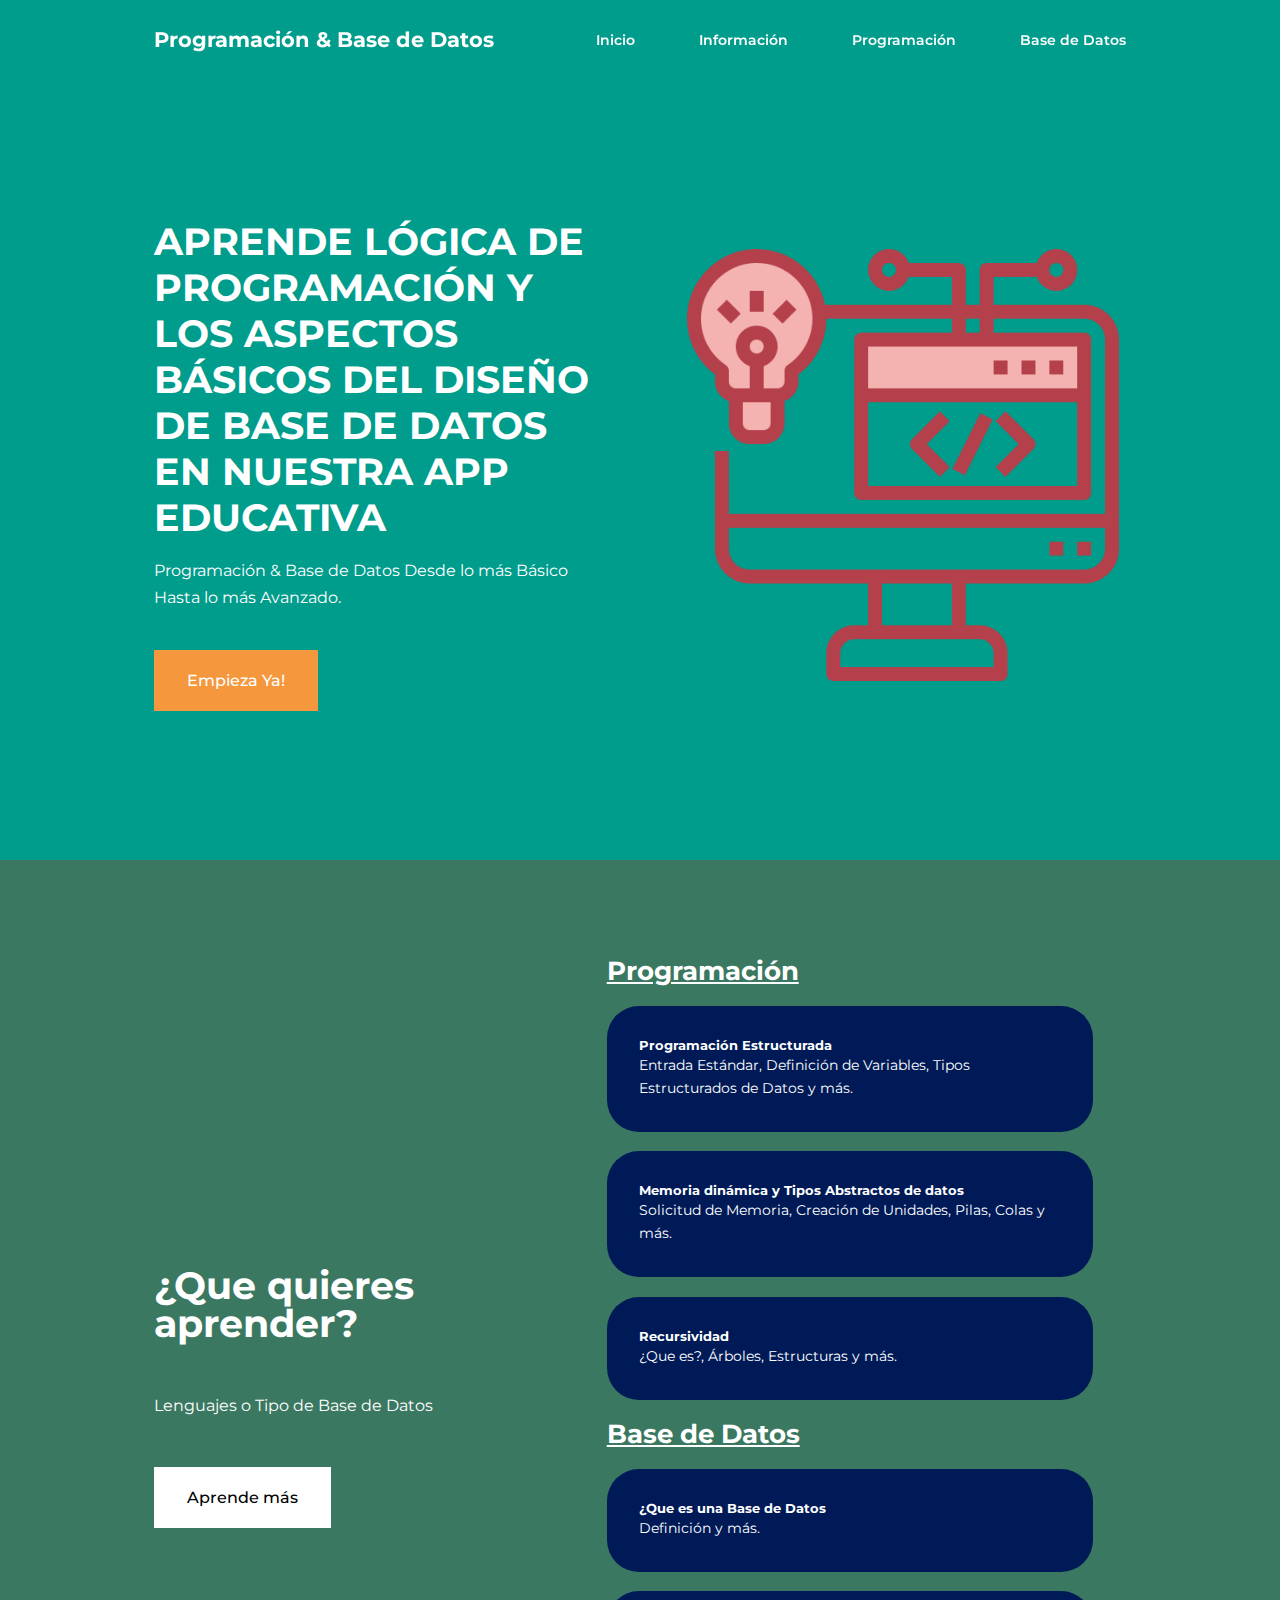
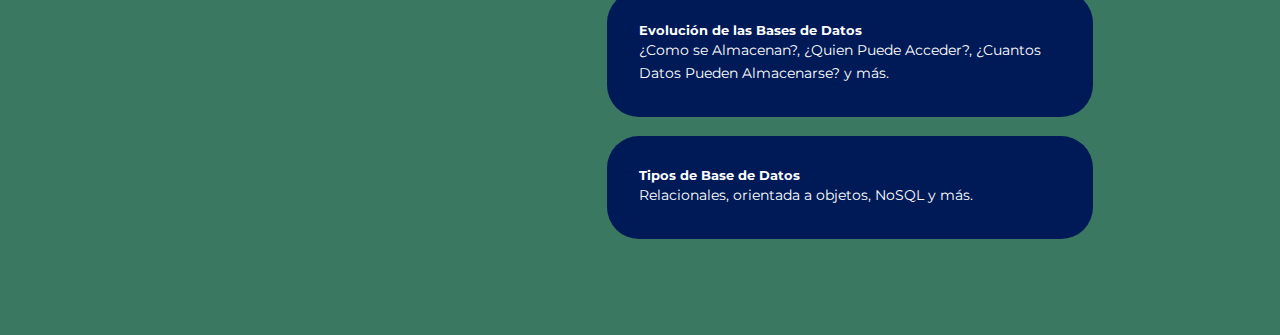
==== index.html @ 7960e3be "Primera Parte" ====
<!DOCTYPE html>
<html lang="en">

<head>
    <meta charset="UTF-8">
    <meta http-equiv="X-UA-Compatible" content="IE=edge">
    <meta name="viewport" content="width=device-width, initial-scale=1.0">
    <title>Programación & Base de Datos</title>

    <link rel="stylesheet" href="https://unicons.iconscout.com/release/v4.0.0/css/line.css">
    <link rel="preconnect" href="https://fonts.googleapis.com">
    <link rel="preconnect" href="https://fonts.gstatic.com" crossorigin>
    <link href="https://fonts.googleapis.com/css2?family=Montserrat:wght@200;300;400;500;600;700;900&display=swap"
        rel="stylesheet">

    <link rel="stylesheet" href="css/style.css">
</head>

<body>
    <nav>
        <div class="container nav__container">
            <a href="index.html">
                <h4>Programación & Base de Datos</h4>
            </a>
            <ul class="nav__menu">
                <li><a href="index.html"><i class="uil uil-estate"></i> Inicio</a></li>
                <li><a href="informacion.html"><i class="uil uil-info-circle"></i> Información</a></li>
                <li><a href="programacion.html"><i class="uil uil-brackets-curly"></i> Programación</a></li>
                <li><a href="baseDatos.html"><i class="uil uil-database"></i> Base de Datos</a></li>
            </ul>
            <button id="open-menu-btn"><i class="uil uil-bars"></i></button>
            <button id="close-menu-btn"><i class="uil uil-multiply"></i></button>
        </div>
    </nav>

    <header>
        <div class="container header__container">
            <div class="header__left">
                <h1>APRENDE LÓGICA DE PROGRAMACIÓN Y LOS ASPECTOS BÁSICOS DEL DISEÑO DE BASE DE DATOS EN NUESTRA APP
                    EDUCATIVA <i class="uil uil-notebooks"></i></h1>
                <p>
                    Programación & Base de Datos Desde lo más Básico Hasta lo más Avanzado.
                </p>
                <a href="programacion.html" class="btn btn-primary">Empieza Ya!</a>
            </div>
            <div class="header__right">
                <div class="header-right-image">
                    <img src="img/imagen-encabezado.png">
                </div>
            </div>
        </div>
    </header>

    <section class="categories">
        <div class="container categories__container">
            <div class="categories__left">
                <h1>¿Que quieres aprender? <i class="uil uil-book-open"></i></h1>
                <p>Lenguajes o Tipo de Base de Datos</p>
                <a href="#" class="btn">Aprende más</a>
            </div>
            <div class="categories__right">
                <h3 style="text-decoration: underline;">Programación</h3>
                <article class="category">
                   
                    <span class="category__icon"></span>
                    <h5><i class="uil uil-brackets-curly"></i> Programación Estructurada</h5>
                    <p>Entrada Estándar, Definición de Variables, Tipos Estructurados de Datos y más.</p>
                </article>
                <article class="category">
                    <span class="category__icon"></span>
                    <h5><i class="uil uil-server"></i> Memoria dinámica y Tipos Abstractos de datos</h5>
                    <p>Solicitud de Memoria, Creación de Unidades, Pilas, Colas y más.</p>
                </article>
                <article class="category">
                    <span class="category__icon"></span>
                    <h5><i class="uil uil-trees"></i> Recursividad</h5>
                    <p>¿Que es?, Árboles, Estructuras y más.</p>
                </article>
                <h3 style="text-decoration: underline">Base de Datos</h3> 
                <article class="category">
                   
                    <span class="category__icon"></span>
                    <h5><i class="uil uil-database"></i> ¿Que es una Base de Datos</h5>
                    <p>Definición y más.</p>
                </article>
                <article class="category">
                    <span class="category__icon"></span>
                    <h5><i class="uil uil-sitemap"></i> Evolución de las Bases de Datos</h5>
                    <p>¿Como se Almacenan?, ¿Quien Puede Acceder?, ¿Cuantos Datos Pueden Almacenarse? y más.</p>
                </article>
                <article class="category">
                    <span class="category__icon"></span>
                    <h5><i class="uil uil-cloud-database-tree"></i> Tipos de Base de Datos</h5>
                    <p>Relacionales, orientada a objetos, NoSQL  y más.</p>
                </article>
            </div>
        </div>
    </section>

    <script src="main.js"></script>
</body>

</html>
---- css/style.css ----
*{
    margin: 0;
    padding: 0;
    border: 0;
    outline: 0;
    text-decoration: none;
    list-style: none;
    box-sizing: border-box;
}

:root {
    --color-primary: #009c8c;
    --color-success: #009975;
    --color-warning: #edaa7c;
    --color-danger: #f5973d;
    --color-danger-variant: #2b171b;
    --color-white: #fff;
    --color-light: rgba(255, 255, 255, 0.7);
    --color-black: #000;
    --color-bg: #009c8c;
    --color-bg1: #3b7861;
    --color-bg2: #001a57;

    --container-width-lg: 76%;
    --container-width-md: 90%;
    --container-width-sm: 94%;

    --transition: all 400ms ease;
}

body {
    font-family: 'Montserrat', sans-serif;
    line-height: 1.7;
    color: var(--color-white);
    background: var(--color-bg);
}

.container {
    width: var(--container-width-lg);
    margin: 0 auto;
}

section {
    padding: 6rem 0;
}

section h2 {
    text-align: center;
    margin-bottom: 4rem;
}

h1, h2, h3, h4, h5 {
    line-height: 1.2;
}

h1 {
    font-size: 2.4rem;
}

h2 {
    font-size: 2rem;
}

h3 {
    font-size: 1.6rem;
}

h4 {
    font-size: 1.3rem;
}

a{
    color: var(--color-white);
}

img{
    width: 100%;
    display: block;
    object-fit: cover;
}

.btn {
    display: inline-block;
    background: var(--color-white);
    color: var(--color-black);
    padding: 1rem 2rem;
    border: 1px solid transparent;
    font-weight: 500;
    transition: var(--transition);
}

.btn:hover {
    background: transparent;
    color: var(--color-white);
    border-color: var(--color-white);
}

.btn-primary {
    background: var(--color-danger);
    color: var(--color-white);
}

nav {
    width: 100vw;
    height: 5rem;
    position: fixed;
    top: 0;
    z-index: 11;
}

.window-scroll {
    background: var(--color-bg2);
    box-shadow: 0 1rem 2rem rgba(0,0,0,0.3);
    transition: var(--transition);
}

.nav__container {
    height: 100%;
    display: flex;
    justify-content: space-between;
    align-items: center;
}

nav button {
    display: none;
}

.nav__menu {
    display: flex;
    align-items: center;
    gap: 4rem;
}

.nav__menu a {
    font-size: 0.9rem;
    transition: var(--transition);
    font-weight: 600;
}

.nav__menu a:hover {
    color: var(--color-danger);
}

header{
    position: relative;
    margin-top: 150px;
    overflow: hidden;
    height: 70vh;
    margin-bottom: 5rem;
}

.header__container {
    display: grid;
    grid-template-columns: 1fr 1fr;
    align-items: center;
    gap: 5rem;
    height: 100%;
}

.header__left p{
    margin: 1rem 0 2.4rem;
}

.categories {
    background: var(--color-bg1);
}

.categories h1 {
    line-height: 1;
    margin-bottom: 3rem;
}

.categories__container {
    display: grid;
    grid-template-columns: 40% 50%;
    gap: 4rem;
    align-items: center;
}

.categories__left p {
    margin: 1rem 0 3rem;
}

.categories__right {
    display: grid;
    grid-template-columns: repeat;
    gap: 1.2rem;
}

.category {
    background: var(--color-bg2);
    padding: 2rem;
    border-radius: 2rem;
    transition: var(--transition);
}

.category:hover {
    box-shadow: 0 3rem 3rem rgba(0, 0, 0, 0.3);
    z-index: 1;
}

.category p {
    font-size: 0.85rem;
}
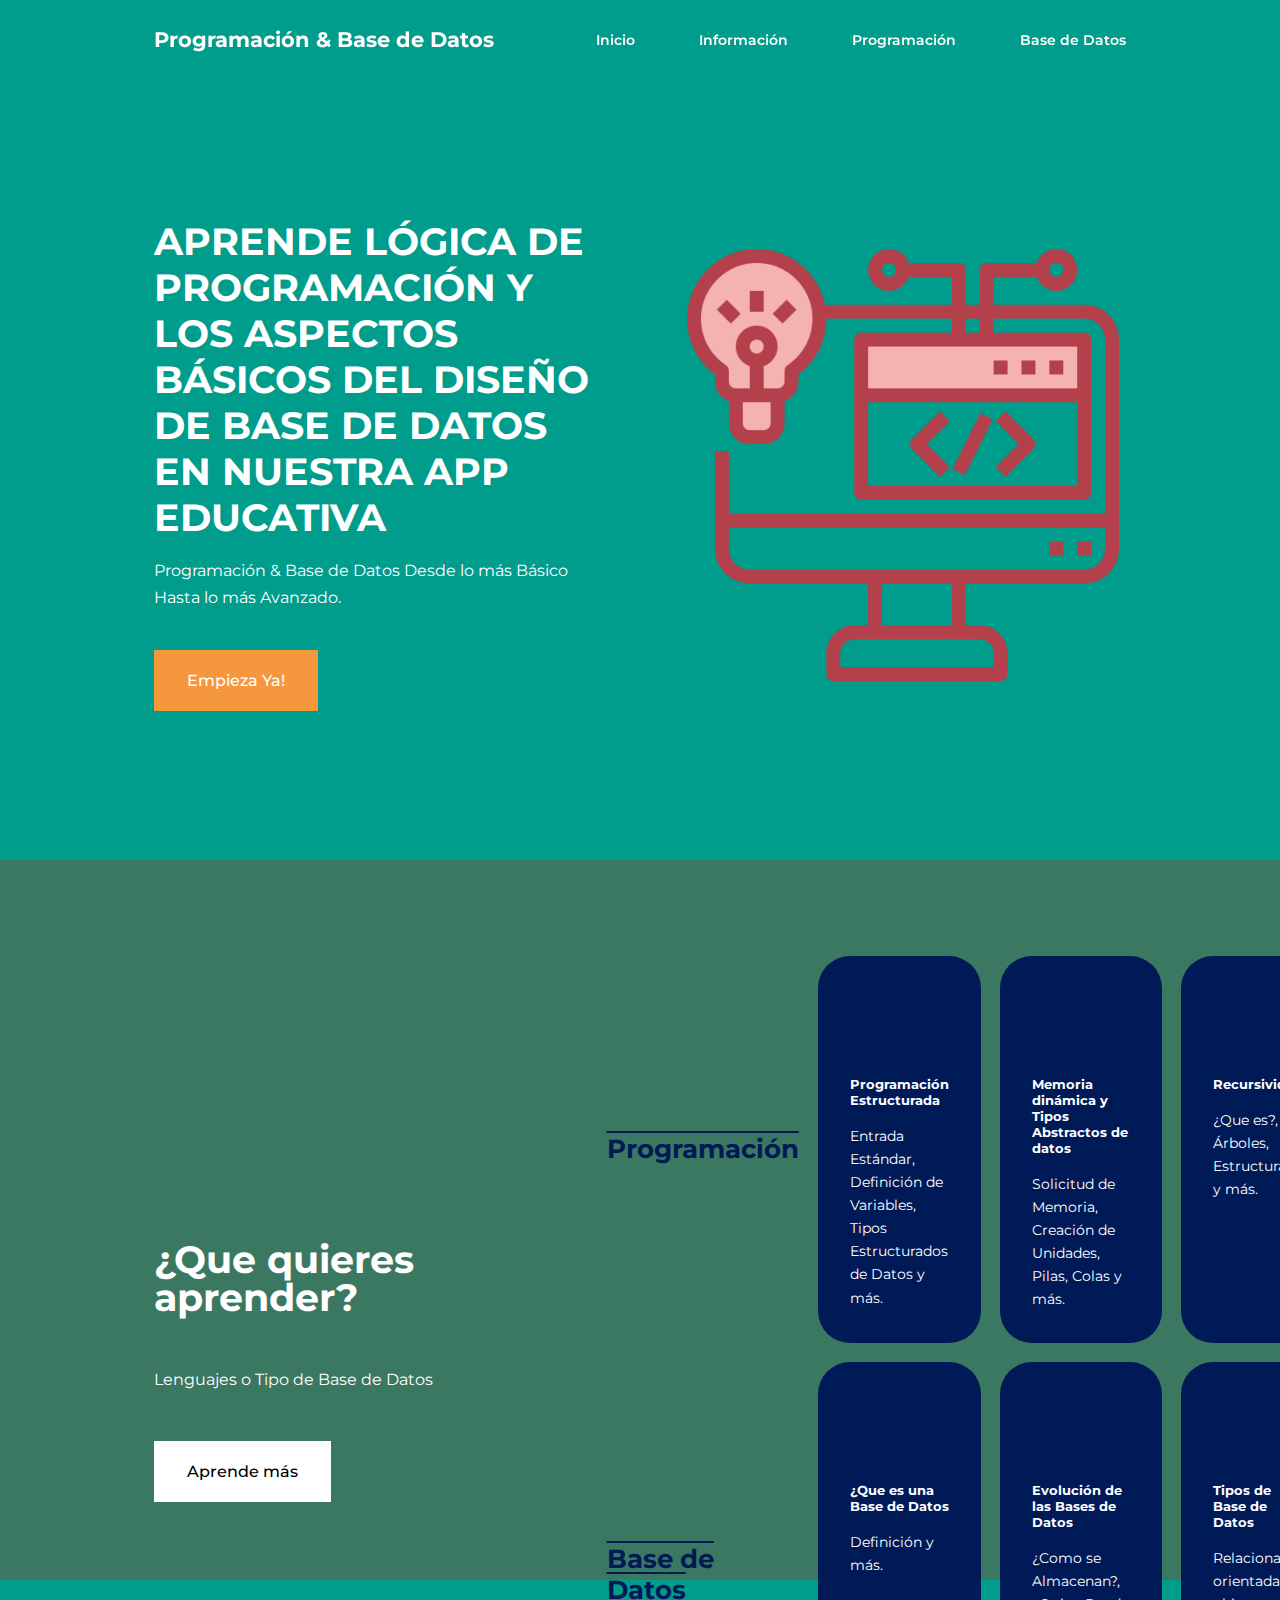
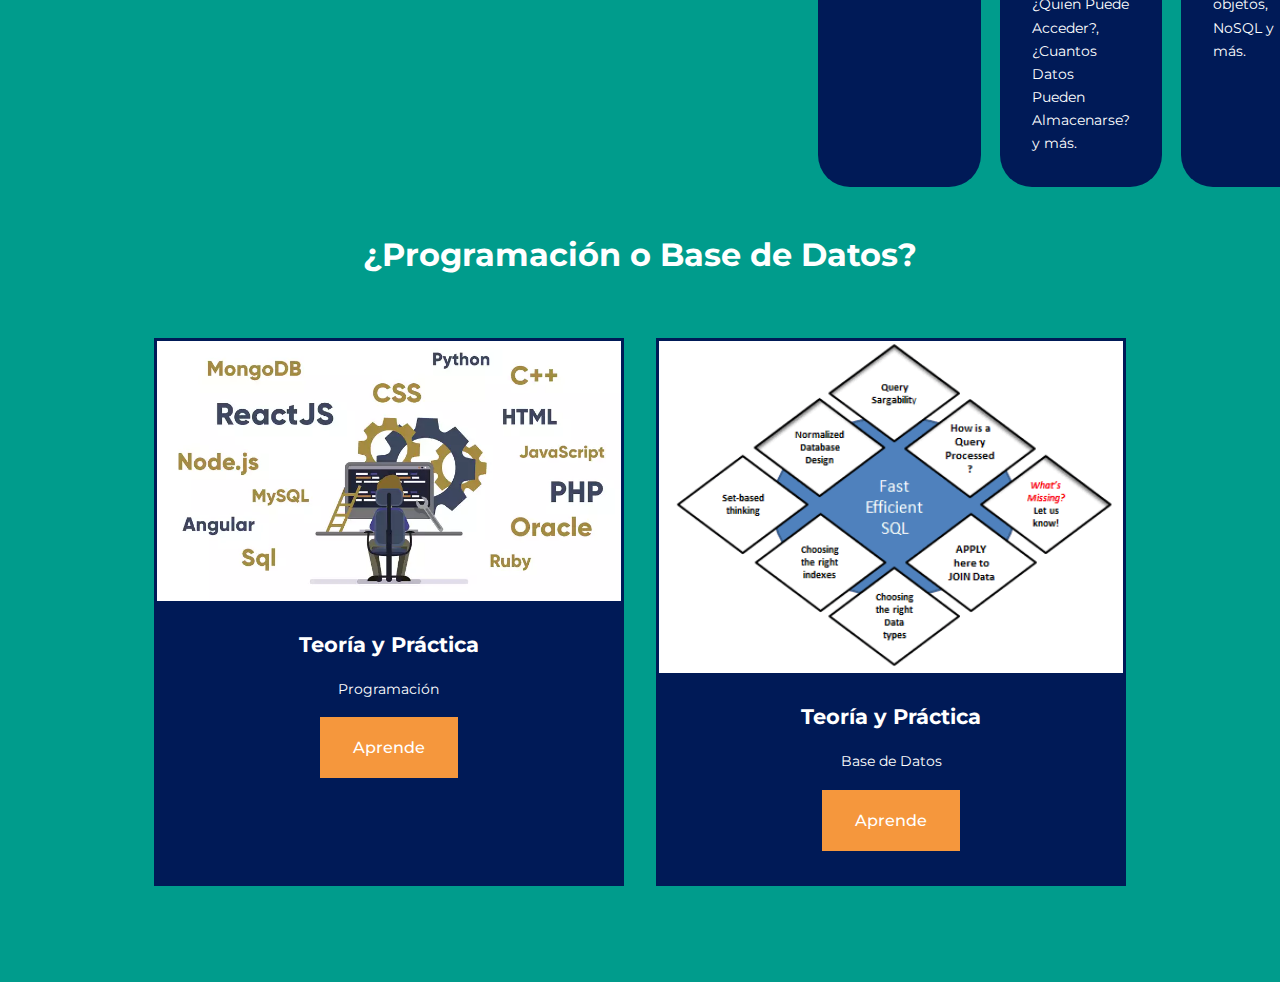
==== commit b5ca1d64: "¿Programación o Base de Datos?" ====
--- a/index.html
+++ b/index.html
@@ -59,7 +59,7 @@
                 <a href="#" class="btn">Aprende más</a>
             </div>
             <div class="categories__right">
-                <h3 style="text-decoration: underline;">Programación</h3>
+                <h3  class="titulo"">Programación</h3>
                 <article class="category">
                    
                     <span class="category__icon"></span>
@@ -76,7 +76,7 @@
                     <h5><i class="uil uil-trees"></i> Recursividad</h5>
                     <p>¿Que es?, Árboles, Estructuras y más.</p>
                 </article>
-                <h3 style="text-decoration: underline">Base de Datos</h3> 
+                <h3 class="titulo">Base de Datos</h3> 
                 <article class="category">
                    
                     <span class="category__icon"></span>
@@ -97,6 +97,44 @@
         </div>
     </section>
 
+    <section class="courses">
+            <h2>¿Programación o Base de Datos?</h2>
+        <div class="container courses__container">
+            <article class="course">
+                <div class="course__image">
+                    <img src="img/Lenguajes.jpg">
+                </div>
+               <div class="course__info">
+                <h4>Teoría y Práctica</h4>
+                <p>
+                    Programación
+                </p>
+                <a href="programacion.html" class="btn btn-primary"> 
+                    Aprende
+                </a>
+               </div>
+            </article>
+
+            <article class="course">
+                <div class="course__image">
+                    <img src="img/database.png">
+                </div>
+                <div class="course__info">
+                    <h4>Teoría y Práctica</h4>
+                <p>
+                    Base de Datos
+                </p>
+                <a href="programacion.html" class="btn btn-primary"> 
+                    Aprende
+                </a>
+                </div>
+            </article>
+        
+        </div>
+    </section>
+
+    
+
     <script src="main.js"></script>
 </body>
 
--- a/css/style.css
+++ b/css/style.css
@@ -163,6 +163,7 @@
 
 .categories {
     background: var(--color-bg1);
+    height: 45rem;
 }
 
 .categories h1 {
@@ -172,7 +173,7 @@
 
 .categories__container {
     display: grid;
-    grid-template-columns: 40% 50%;
+    grid-template-columns: 40% 60%;
     gap: 4rem;
     align-items: center;
 }
@@ -181,9 +182,17 @@
     margin: 1rem 0 3rem;
 }
 
+.titulo {
+    display: flex;
+    justify-content: center;
+    align-items: center;
+    color: #001a57;
+    text-decoration: overline;
+}
+
 .categories__right {
     display: grid;
-    grid-template-columns: repeat;
+    grid-template-columns: repeat(4, 1fr);
     gap: 1.2rem;
 }
 
@@ -199,7 +208,68 @@
     z-index: 1;
 }
 
+.categories__right h5 {
+    margin: 2rem 0 1rem;
+}
+
 .category p {
     font-size: 0.85rem;
 }
 
+.category i {
+    display: block;
+    text-align: center;
+    margin-bottom: 2rem;
+    padding: 0.78rem;
+    border-radius: 0.9rem;
+    color: white;
+    font-size: 20px;
+}
+
+.courses {
+    margin-top: 10rem;
+}
+
+.courses__container {
+    display: grid;
+    grid-template-columns: repeat(2, 2fr);
+    gap: 2rem;
+}
+
+.course {
+    background: var(--color-bg2);
+    border: 3px solid transparent;
+    transition: var(--transition);
+    cursor: pointer;
+}
+
+.course:hover {
+    background: transparent;
+    border-color: var(--color-danger);
+}
+
+.course__info {
+    padding: 2rem;
+    text-align: center;
+}
+
+.course__info p {
+    margin: 1.2rem 0 1rem;
+    font-size: 0.9rem;
+}
+
+.descripcion {
+    background-color: var(--color-bg1);
+    box-shadow: inset 0 0 3rem rgba(0, 0, 0, 0.5);
+}
+
+.descripcion__container h1 {
+    background: black;
+    white-space: nowrap;
+    margin-left: 35rem;
+}
+
+.descripcion__container {
+    display: grid;
+    grid-template-columns: 2fr 2fr;
+}
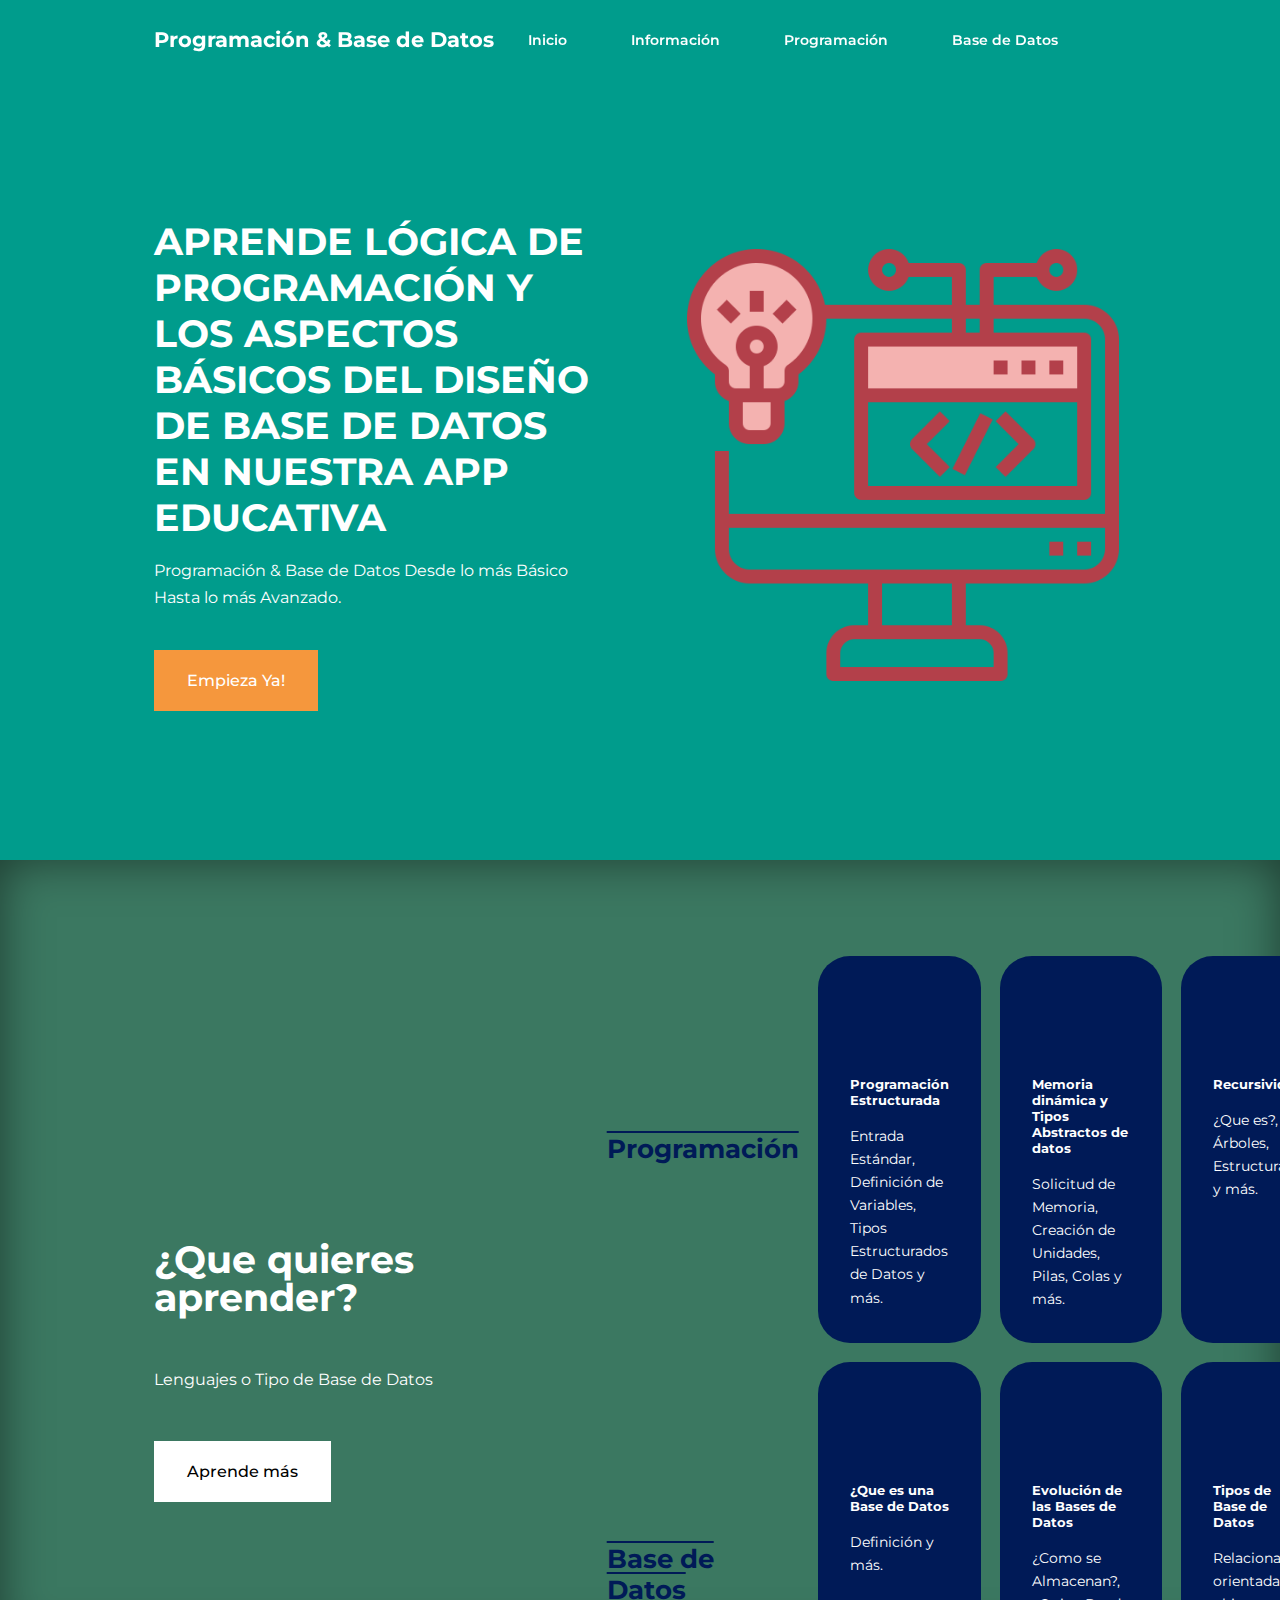
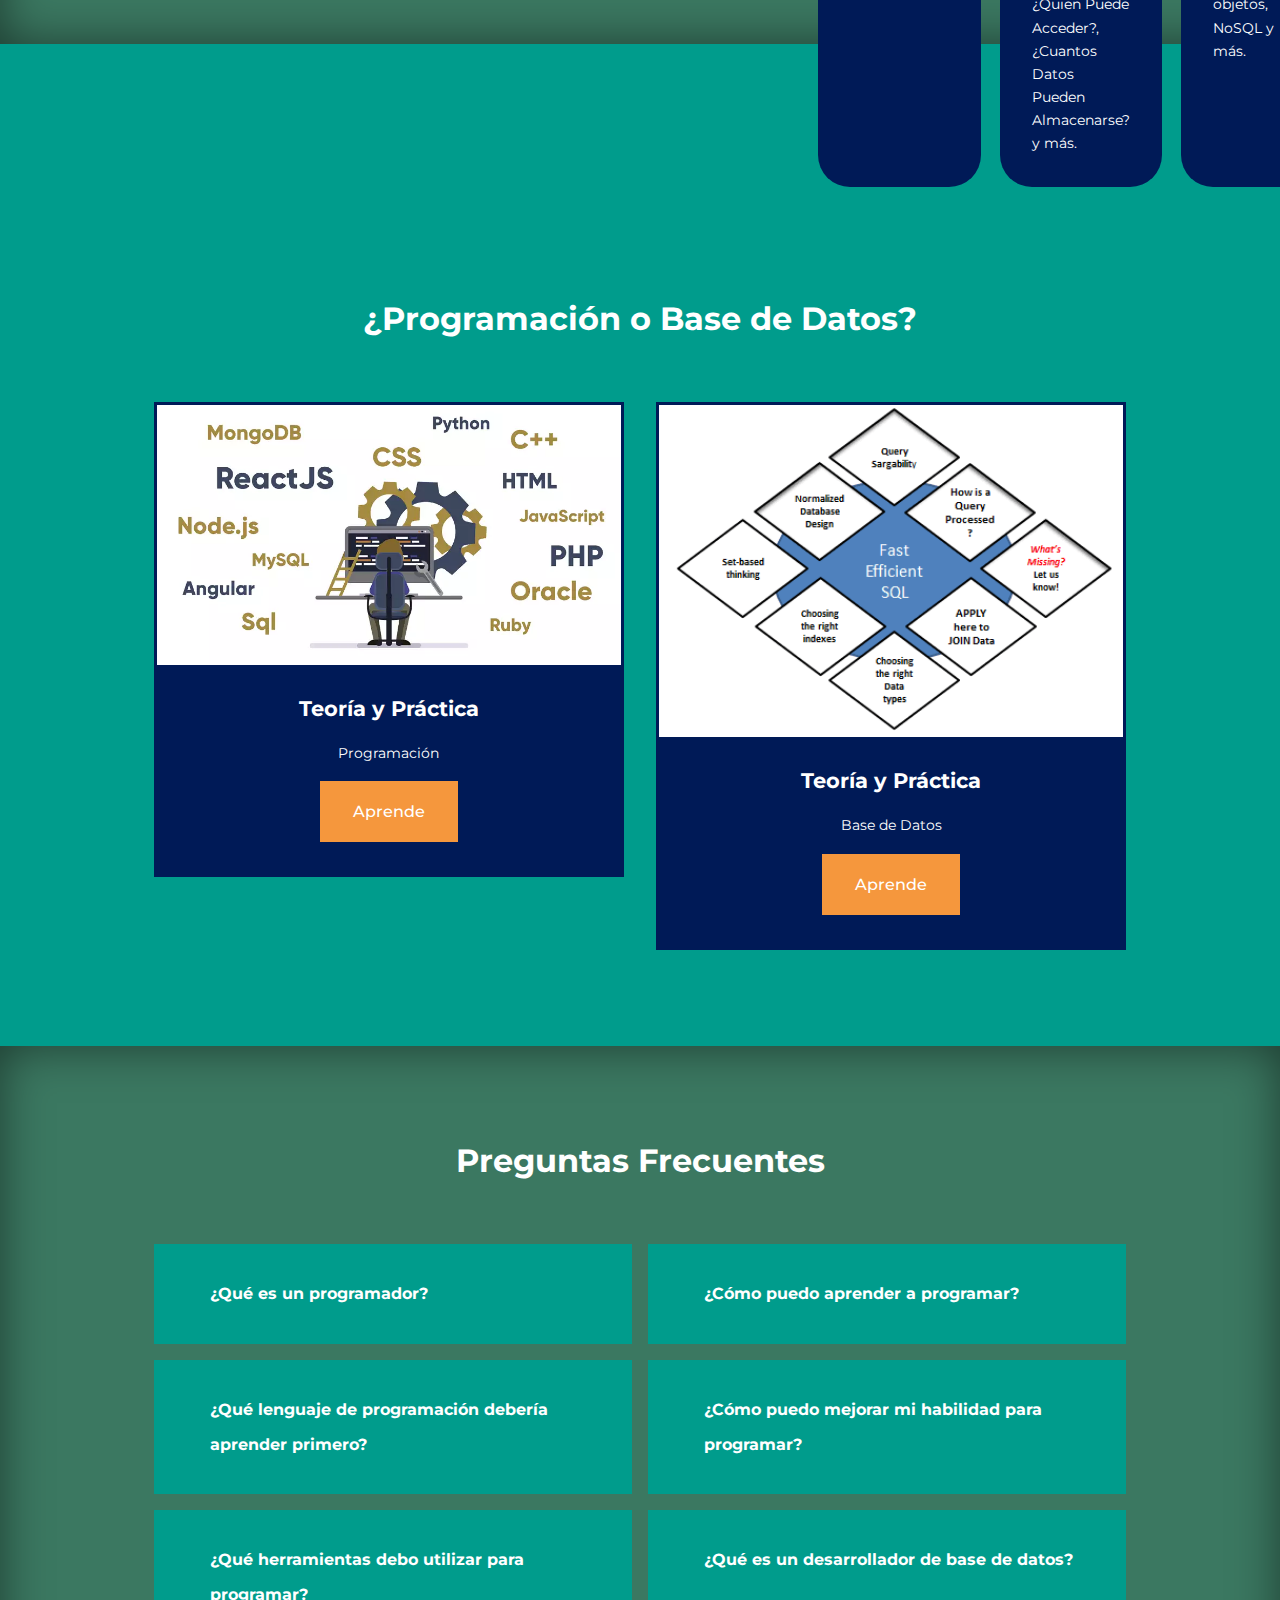
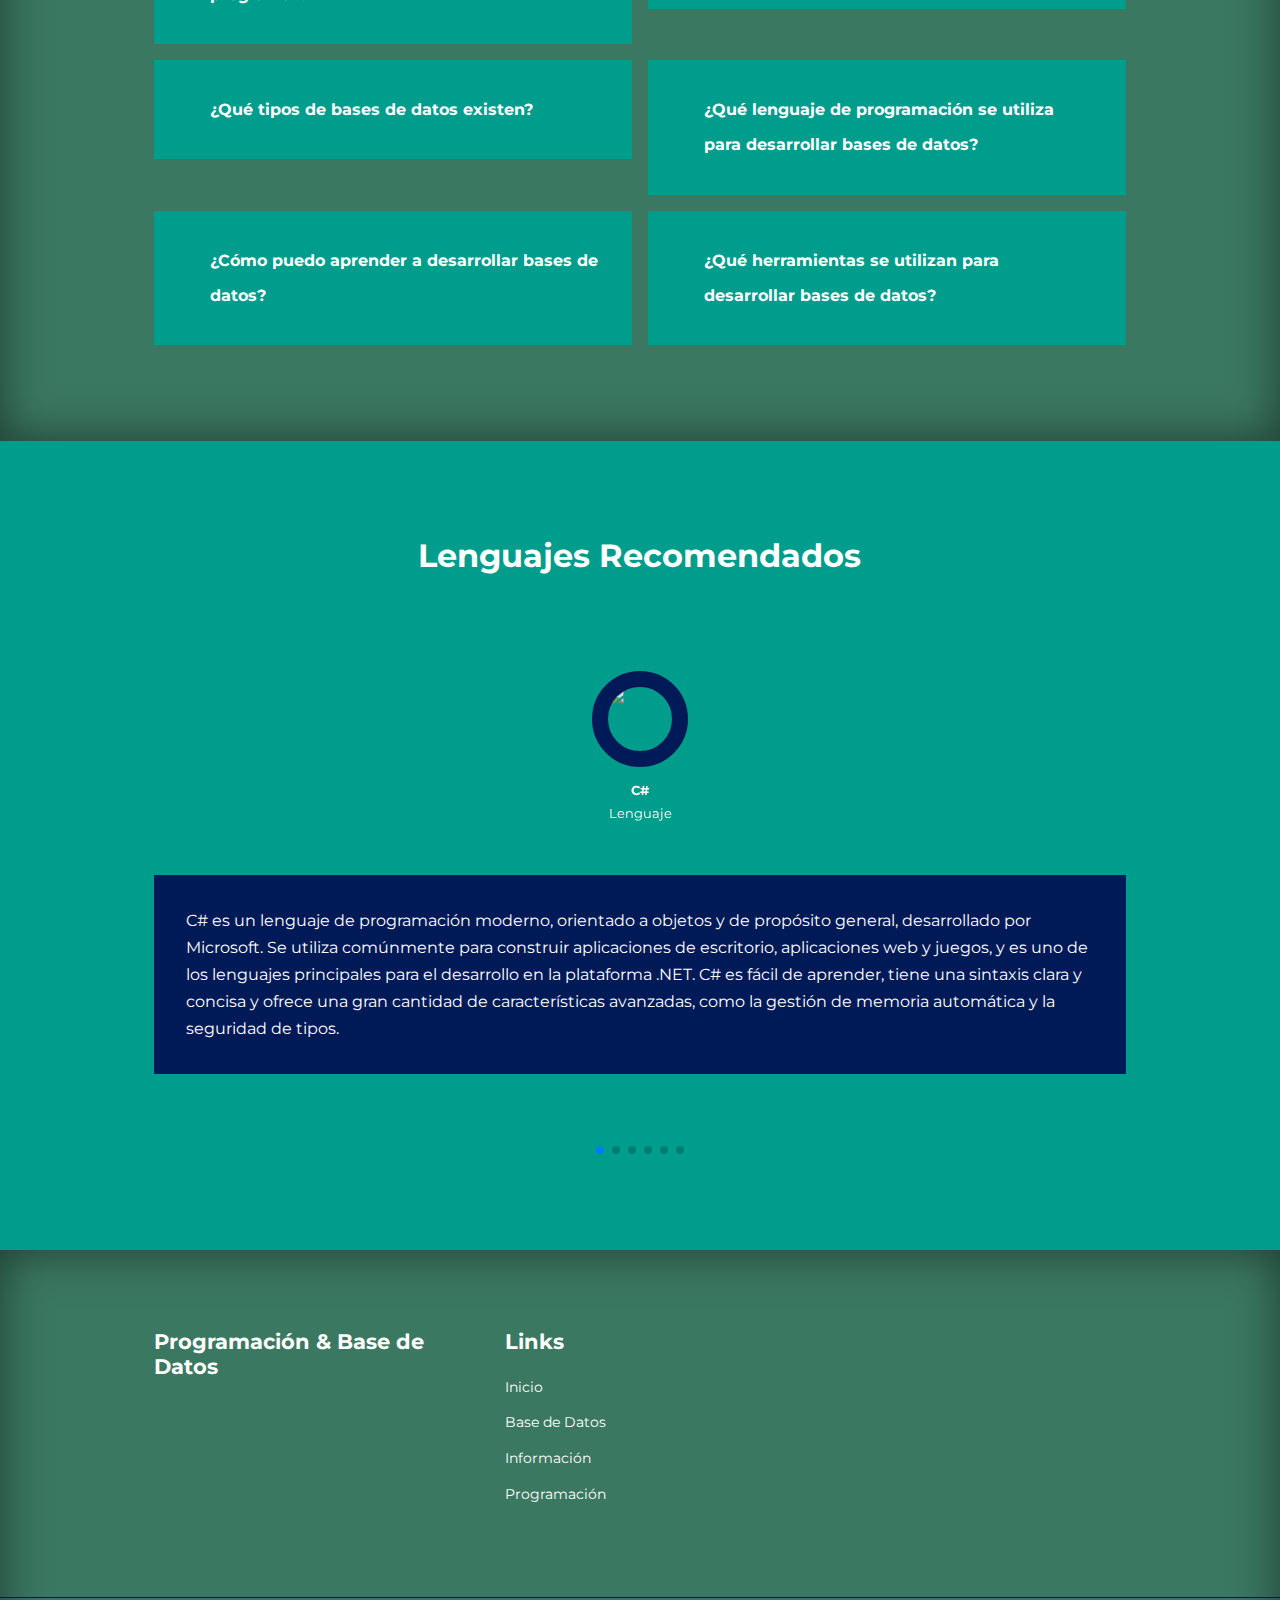
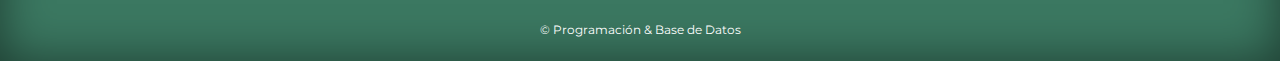
==== commit ffc81368: "Responsivo Nav Bar con Errores" ====
--- a/index.html
+++ b/index.html
@@ -4,16 +4,18 @@
 <head>
     <meta charset="UTF-8">
     <meta http-equiv="X-UA-Compatible" content="IE=edge">
-    <meta name="viewport" content="width=device-width, initial-scale=1.0">
+    <meta name="viewport" content="width=device-width, initial-scale=1">
     <title>Programación & Base de Datos</title>
+    <link rel="stylesheet" href="css/style.css">
 
     <link rel="stylesheet" href="https://unicons.iconscout.com/release/v4.0.0/css/line.css">
     <link rel="preconnect" href="https://fonts.googleapis.com">
     <link rel="preconnect" href="https://fonts.gstatic.com" crossorigin>
     <link href="https://fonts.googleapis.com/css2?family=Montserrat:wght@200;300;400;500;600;700;900&display=swap"
         rel="stylesheet">
-
-    <link rel="stylesheet" href="css/style.css">
+    <link rel="stylesheet" href="https://cdn.jsdelivr.net/npm/swiper@9/swiper-bundle.min.css"/>
+
+    
 </head>
 
 <body>
@@ -41,7 +43,7 @@
                 <p>
                     Programación & Base de Datos Desde lo más Básico Hasta lo más Avanzado.
                 </p>
-                <a href="programacion.html" class="btn btn-primary">Empieza Ya!</a>
+                <a href="informacion.html" class="btn btn-primary">Empieza Ya!</a>
             </div>
             <div class="header__right">
                 <div class="header-right-image">
@@ -56,7 +58,7 @@
             <div class="categories__left">
                 <h1>¿Que quieres aprender? <i class="uil uil-book-open"></i></h1>
                 <p>Lenguajes o Tipo de Base de Datos</p>
-                <a href="#" class="btn">Aprende más</a>
+                <a href="informacion.html" class="btn">Aprende más</a>
             </div>
             <div class="categories__right">
                 <h3  class="titulo"">Programación</h3>
@@ -129,13 +131,278 @@
                 </a>
                 </div>
             </article>
-        
+
+            
         </div>
     </section>
 
+    <section class="preguntas">
+        <h2>Preguntas Frecuentes</h2>
+        <div class="container preguntas__container">
+            <article class="pregunta">
+                <div class="pregunta__icon"><i class="uil uil-plus"></i></div>
+                <div class="pregunta__respuesta">
+                    <h4>¿Qué es un programador?</h4>
+                    <p>
+                        Un programador es una persona que escribe y desarrolla software utilizando lenguajes de programación.
+                        El programador utiliza herramientas de programación para crear aplicaciones, sitios web, sistemas operativos y otro software.
+                    </p>
+                </div>
+            </article>
+            
+            <article class="pregunta">
+                <div class="pregunta__icon"><i class="uil uil-plus"></i></div>
+                <div class="pregunta__respuesta">
+                    <h4>¿Cómo puedo aprender a programar?</h4>
+                    <p>
+                        Puedes aprender a programar de varias maneras, incluyendo cursos en línea, tutoriales en línea, libros y práctica.
+                        También es útil unirse a comunidades de programadores para obtener ayuda y consejos.
+                    </p>
+                </div>
+            </article>
+
+            <article class="pregunta">
+                <div class="pregunta__icon"><i class="uil uil-plus"></i></div>
+                <div class="pregunta__respuesta">
+                    <h4>¿Qué lenguaje de programación debería aprender primero?</h4>
+                    <p>
+                        El lenguaje de programación que debes aprender primero depende de tus objetivos y del tipo de aplicaciones que quieras desarrollar.
+                        Algunos de los lenguajes de programación más populares son Python, Java, C++, JavaScript y Ruby.
+                </div>
+            </article>
+
+            <article class="pregunta">
+                <div class="pregunta__icon"><i class="uil uil-plus"></i></div>
+                <div class="pregunta__respuesta">
+                    <h4>¿Cómo puedo mejorar mi habilidad para programar?</h4>
+                    <p>
+                        Para mejorar tus habilidades de programación, debes seguir practicando y desarrollando proyectos de programación. 
+                        También es útil trabajar en proyectos en equipo y aprender de otros programadores.
+                    </p>
+                </div>
+            </article>
+
+            <article class="pregunta">
+                <div class="pregunta__icon"><i class="uil uil-plus"></i></div>
+                <div class="pregunta__respuesta">
+                    <h4>¿Qué herramientas debo utilizar para programar?</h4>
+                    <p>
+                        Las herramientas que debes utilizar para programar dependen del lenguaje de programación que estés utilizando y del tipo de aplicación que estés desarrollando.
+                        Algunas de las herramientas más populares incluyen editores de código, compiladores, depuradores y entornos de desarrollo integrados (IDE).
+                    </p>
+                </div>
+            </article>
+
+            <article class="pregunta">
+                <div class="pregunta__icon"><i class="uil uil-plus"></i></div>
+                <div class="pregunta__respuesta">
+                    <h4>¿Qué es un desarrollador de base de datos?</h4>
+                    <p>
+                        Un desarrollador de base de datos es una persona que diseña, implementa y mantiene sistemas de bases de datos para almacenar y recuperar información. 
+                        Los desarrolladores de bases de datos también pueden crear consultas y procedimientos almacenados para manipular datos en las bases de datos.
+                    </p>
+                </div>
+            </article>
+
+            <article class="pregunta">
+                <div class="pregunta__icon"><i class="uil uil-plus"></i></div>
+                <div class="pregunta__respuesta">
+                    <h4>¿Qué tipos de bases de datos existen?</h4>
+                    <p>
+                        Existen varios tipos de bases de datos, incluyendo bases de datos relacionales, bases de datos de objetos, 
+                        bases de datos de documentos y bases de datos de grafos.
+                    </p>
+                </div>
+            </article>
+
+            <article class="pregunta">
+                <div class="pregunta__icon"><i class="uil uil-plus"></i></div>
+                <div class="pregunta__respuesta">
+                    <h4>¿Qué lenguaje de programación se utiliza para desarrollar bases de datos?</h4>
+                    <p>
+                        Para desarrollar bases de datos, se utilizan lenguajes de consulta como SQL (Structured Query Language)
+                        y lenguajes de programación como Java, Python y C#.
+                    </p>
+                </div>
+            </article>
+
+            <article class="pregunta">
+                <div class="pregunta__icon"><i class="uil uil-plus"></i></div>
+                <div class="pregunta__respuesta">
+                    <h4>¿Cómo puedo aprender a desarrollar bases de datos?</h4>
+                    <p>
+                        Puedes aprender a desarrollar bases de datos mediante cursos en línea, tutoriales en línea, libros y práctica. 
+                        También es útil unirse a comunidades de desarrolladores de bases de datos para obtener ayuda y consejos.
+                    </p>
+                </div>
+            </article>
+
+            <article class="pregunta">
+                <div class="pregunta__icon"><i class="uil uil-plus"></i></div>
+                <div class="pregunta__respuesta">
+                    <h4>¿Qué herramientas se utilizan para desarrollar bases de datos?</h4>
+                    <p>
+                        Las herramientas que se utilizan para desarrollar bases de datos incluyen sistemas de gestión de bases de datos (DBMS), 
+                        como MySQL, PostgreSQL, Oracle, Microsoft SQL Server y MongoDB, así como herramientas de modelado de bases de datos como ER/Studio, Toad Data Modeler, PowerDesigner y SQL Power Architect.
+                    </p>
+                </div>
+            </article>
+
+        </div>
+    </section>
+
+    <section class="container lenguajes__container mySwiper">
+        <h2>Lenguajes Recomendados</h2>
+        <div class="swiper-wrapper">
+            <article class="lenguaje swiper-slide">
+                <div class="avatar">
+                    <img src="./img/Csharp_Logo.png">
+                </div>
+                <div class="lenguaje__info">
+                    <h5>C#</h5>
+                    <small>Lenguaje</small>
+                </div>
+                <div class="lenguaje__body">
+                    <p>C# es un lenguaje de programación moderno, orientado a objetos y de propósito general, desarrollado por Microsoft. 
+                       Se utiliza comúnmente para construir aplicaciones de escritorio, aplicaciones web y juegos, y es uno de los lenguajes principales para el desarrollo en la plataforma .NET. C# es fácil de aprender, tiene una sintaxis clara y concisa y ofrece una gran cantidad de características avanzadas, como la gestión de memoria automática y la seguridad de tipos.
+                    </p>
+                </div>
+            </article>
+
+            <article class="lenguaje swiper-slide">
+                <div class="avatar">
+                    <img src="./img/Python-logo-notext.svg.png">
+                </div>
+                <div class="lenguaje__info">
+                    <h5>Python</h5>
+                    <small>Lenguaje</small>
+                </div>
+                <div class="lenguaje__body">
+                    <p>Python es un lenguaje de programación de alto nivel, interpretado y de propósito general, con una sintaxis fácil de leer y aprender.
+                       Es popular en campos como la ciencia de datos, el aprendizaje automático y la inteligencia artificial debido a su amplia biblioteca de módulos y herramientas especializadas. 
+                    </p>
+                </div>
+            </article>
+
+            <article class="lenguaje swiper-slide">
+                <div class="avatar">
+                    <img src="./img/ISO_C++_Logo.svg.png">
+                </div>
+                <div class="lenguaje__info">
+                    <h5>C++</h5>
+                    <small>Lenguaje</small>
+                </div>
+                <div class="lenguaje__body">
+                    <p>C++ es un lenguaje de programación de propósito general, compilado y orientado a objetos, que se utiliza en una amplia gama de aplicaciones, desde sistemas operativos hasta aplicaciones de escritorio y videojuegos. 
+                       Es una extensión del lenguaje C y agrega características como la programación orientada a objetos, plantillas y excepciones. C++ es conocido por su velocidad, eficiencia y control de bajo nivel, y es ampliamente utilizado en la programación de sistemas y aplicaciones de alto rendimiento.
+                    </p>
+                </div>
+            </article>
+            
+            <article class="lenguaje swiper-slide">
+                <div class="avatar">
+                    <img src="./img/Sql_data_base_with_logo.png">
+                </div>
+                <div class="lenguaje__info">
+                    <h5>SQL</h5>
+                    <small>Lenguaje</small>
+                </div>
+                <div class="lenguaje__body">
+                    <p>
+                        Es el lenguaje más utilizado para interactuar con bases de datos relacionales, como MySQL, PostgreSQL, Oracle, SQL Server, entre otros.
+                    </p>
+                </div>
+            </article>
+
+            <article class="lenguaje swiper-slide">
+                <div class="avatar">
+                    <img src="./img/oracle-pl-sql--v3.png">
+                </div>
+                <div class="lenguaje__info">
+                    <h5>PL/SQL</h5>
+                    <small>Lenguaje</small>
+                </div>
+                <div class="lenguaje__body">
+                    <p>
+                        Es un lenguaje de programación de Oracle que se basa en SQL, pero con elementos adicionales de programación procedural.
+                        PL/SQL se utiliza para crear procedimientos almacenados, funciones y disparadores.
+                    </p>
+                </div>
+            </article>
+
+            <article class="lenguaje swiper-slide">
+                <div class="avatar">
+                    <img src="./img/mongodb.png">
+                </div>
+                <div class="lenguaje__info">
+                    <h5>MongoDB Query Language (MQL)</h5>
+                    <small>Lenguaje</small>
+                </div>
+                <div class="lenguaje__body">
+                    <p>
+                        Es el lenguaje de consulta utilizado por MongoDB, una base de datos NoSQL.
+                        MQL se utiliza para realizar consultas y operaciones de agregación en documentos BSON (Binary JSON).
+                    </p>
+                </div>
+                
+            </article>
+            
+        </div>
+        <div class="swiper-pagination"></div>
+    </section>
+
+    <footer>
+
+        <div class="container footer__container">
+            <div class="footer-1">
+                <a href="index.html" class="footer__logo"><h4>Programación & Base de Datos</h4></a>
+            </div>
+            <div class="footer-2">
+                <h4>Links</h4>
+                <ul class="permaLinks">
+                    <li><a href="index.html">Inicio</a></li>
+                    <li><a href="baseDatos.html">Base de Datos</a></li>
+                    <li><a href="informacion.html">Información</a></li>
+                    <li><a href="programacion.html">Programación</a></li>
+                </ul>
+            </div>
+
+            <div class="footer-socials">
+                <li>
+                    <a href="#"><i class="uil uil-facebook-f"></i></a>
+                </li>
+                <li>
+                    <a href="#"><i class="uil uil-instagram-alt"></i></a>
+                </li>
+                <li>
+                    <a href="#"><i class="uil uil-twitter"></i></a>
+                </li>
+                <li>
+                    <a href="#"><i class="uil uil-linkedin-alt"></i></a>
+                </li>
+            </div>
+
+            
+        </div>
+        <div class="footer__copyright">
+            <small>&copy; Programación & Base de Datos</small>
+        </div>
+
+    </footer>
+
     
 
     <script src="main.js"></script>
+    <script src="https://cdn.jsdelivr.net/npm/swiper@9/swiper-bundle.min.js"></script>
+
+    <script>
+        var swiper = new Swiper(".mySwiper", {
+            spaceBetween: 20,
+            pagination: {
+              el: ".swiper-pagination",
+            }            
+          });
+    </script>
 </body>
 
 </html>--- a/css/style.css
+++ b/css/style.css
@@ -121,9 +121,6 @@
     align-items: center;
 }
 
-nav button {
-    display: none;
-}
 
 .nav__menu {
     display: flex;
@@ -163,7 +160,8 @@
 
 .categories {
     background: var(--color-bg1);
-    height: 45rem;
+    height: 49rem;
+    box-shadow: inset 0 0 3rem rgba(0, 0, 0, 0.5);
 }
 
 .categories h1 {
@@ -194,6 +192,7 @@
     display: grid;
     grid-template-columns: repeat(4, 1fr);
     gap: 1.2rem;
+    height: fit-content;
 }
 
 .category {
@@ -241,6 +240,7 @@
     border: 3px solid transparent;
     transition: var(--transition);
     cursor: pointer;
+    height: fit-content;
 }
 
 .course:hover {
@@ -258,18 +258,212 @@
     font-size: 0.9rem;
 }
 
-.descripcion {
-    background-color: var(--color-bg1);
+.preguntas {
+    background: var(--color-bg1);
     box-shadow: inset 0 0 3rem rgba(0, 0, 0, 0.5);
 }
 
-.descripcion__container h1 {
-    background: black;
-    white-space: nowrap;
-    margin-left: 35rem;
-}
-
-.descripcion__container {
-    display: grid;
-    grid-template-columns: 2fr 2fr;
-}
+.preguntas__container {
+    display: grid;
+    grid-template-columns: 1fr 1fr;
+    gap: 1rem;
+}
+
+.pregunta {
+    padding: 2rem;
+    display: flex;
+    align-items: center;
+    gap: 1.5rem;
+    height: fit-content;
+    background: var(--color-primary);
+    cursor: pointer;
+}
+
+.pregunta h4 {
+    font-size: 1rem;
+    line-height: 2.2;
+}
+
+.pregunta__icon {
+    align-self: flex-start;
+    font-size: 1.2rem;
+}
+
+.pregunta p {
+    margin-top: 0.8rem;
+    display: none;
+}
+
+.pregunta.open p{
+    display: block;
+}
+
+.lenguajes__container {
+    overflow-x: hidden;
+    position: relative;
+    margin-bottom: 5rem;
+}
+
+.lenguaje {
+    padding-top: 2rem;
+    cursor: grab;
+    cursor: -webkit-grab;
+}
+
+.lenguaje:active {
+    cursor: grabbing;
+    cursor: -webkit-grabbing;
+}
+
+.avatar {
+    width: 6rem;
+    height: 6rem;
+    border-radius: 50%;
+    overflow: hidden;
+    margin: 0 auto 1rem;
+    border: 1rem solid var(--color-bg2);
+}
+
+.lenguaje__info {
+    text-align: center;
+}
+
+.lenguaje__body {
+    background: var(--color-bg2);
+    padding: 2rem;
+    margin-top: 3rem;
+    position: relative;
+}
+
+footer {
+    background: var(--color-bg1);
+    padding-top: 5rem;
+    font-size: 0.9rem;
+    box-shadow: inset 0 0 3rem rgba(0, 0, 0, 0.5);
+}
+
+.footer__container {
+    display: grid;
+    grid-template-columns: repeat(3, 1fr);
+    gap: 5rem;
+}
+
+.footer__container > div h4 {
+    margin-bottom: 1.2rem;
+}
+
+footer ul li {
+    margin-bottom: 0.7rem;
+}
+
+footer ul li a:hover {
+    text-decoration: underline;
+}
+
+.footer-socials{
+    display: flex;
+    gap: 1rem;
+    font-size: 1.5rem;
+    margin-top: 5rem;
+}
+
+.footer__copyright {
+    text-align: center;
+    margin-top: 5rem;
+    padding: 1.2rem 0;
+    border-top: 1px solid var(--color-bg2);
+}
+
+@media screen and (max-width: 1024px) {
+    .container {
+        width: var(--container-width-md);
+    }
+
+    h1 {
+        font-size: 2.2rem;
+    }
+
+    h2 {
+        font-size: 1.7rem;
+    }
+
+    h3 {
+        font-size: 1.5rem;
+    }
+
+    h4 {
+        font-size: 1.2rem;
+    }
+
+    /*NAV BAR Responsivo*/
+    nav button {
+        display: inline-block;
+        background: transparent;
+        font-size: 1.8rem;
+        color: var(--color-white);
+        cursor: pointer;
+    }
+
+    nav button#close-menu-btn {
+        display: none;
+    }
+
+    .nav__menu {
+        position: fixed;
+        top: 5rem;
+        right: 5%;
+        height: fit-content;
+        width: 20rem;
+        flex-direction: column;
+        gap: 0;
+        display: none;
+    }
+
+    .nav__menu li {
+        width: 100%;
+        height: 5.8rem;
+        animation: animateNavItems 400ms linear forwards;
+        transform-origin: top right;
+        opacity: 0;
+    }
+
+    .nav__menu li:nth-child(2) {
+        animation-delay: 200ms;
+    }
+
+    .nav__menu li:nth-child(3) {
+        animation-delay: 400ms; 
+    }
+
+    /*.nav__menu li:nth-child(4) {
+        animation-delay: 600s; 
+    }*/
+
+    @keyframes animateNavItems {
+        0% {
+            transform: rotateZ(-90deg) rotateX(90deg) scale(0.1);
+        }
+
+        100% {
+            transform: rotateZ(0) rotateX(0) scale(1);
+            opacity: 1;
+        }
+    }
+
+    .nav__menu li a {
+        background: var(--color-primary);
+        box-shadow: -5rem 6rem 10rem rgba(0, 0, 0, 0.6);
+        width: 100%;
+        height: 100%;
+        display: grid;
+        place-items: center;
+    }
+
+    .nav__menu li a:hover {
+        background: var(--color-bg2);
+        color: var(--color-white);
+    }
+}
+
+
+   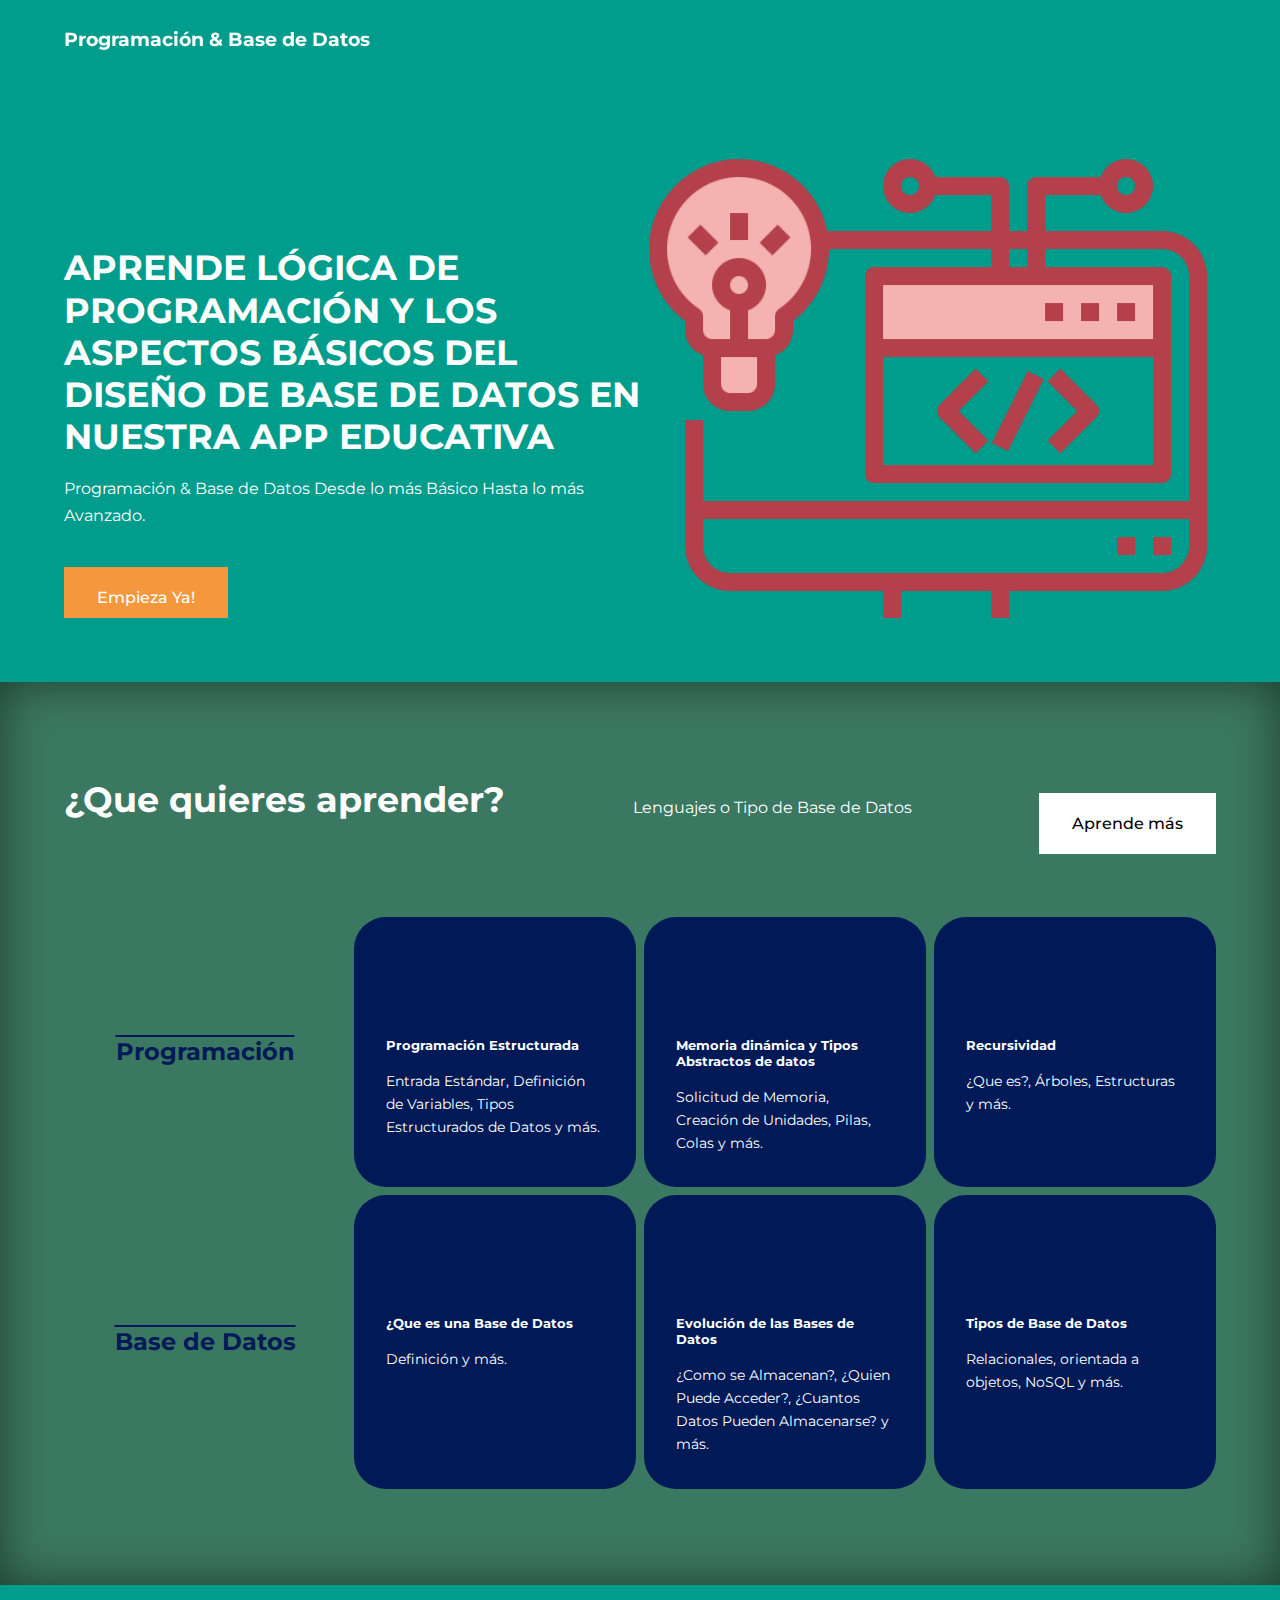
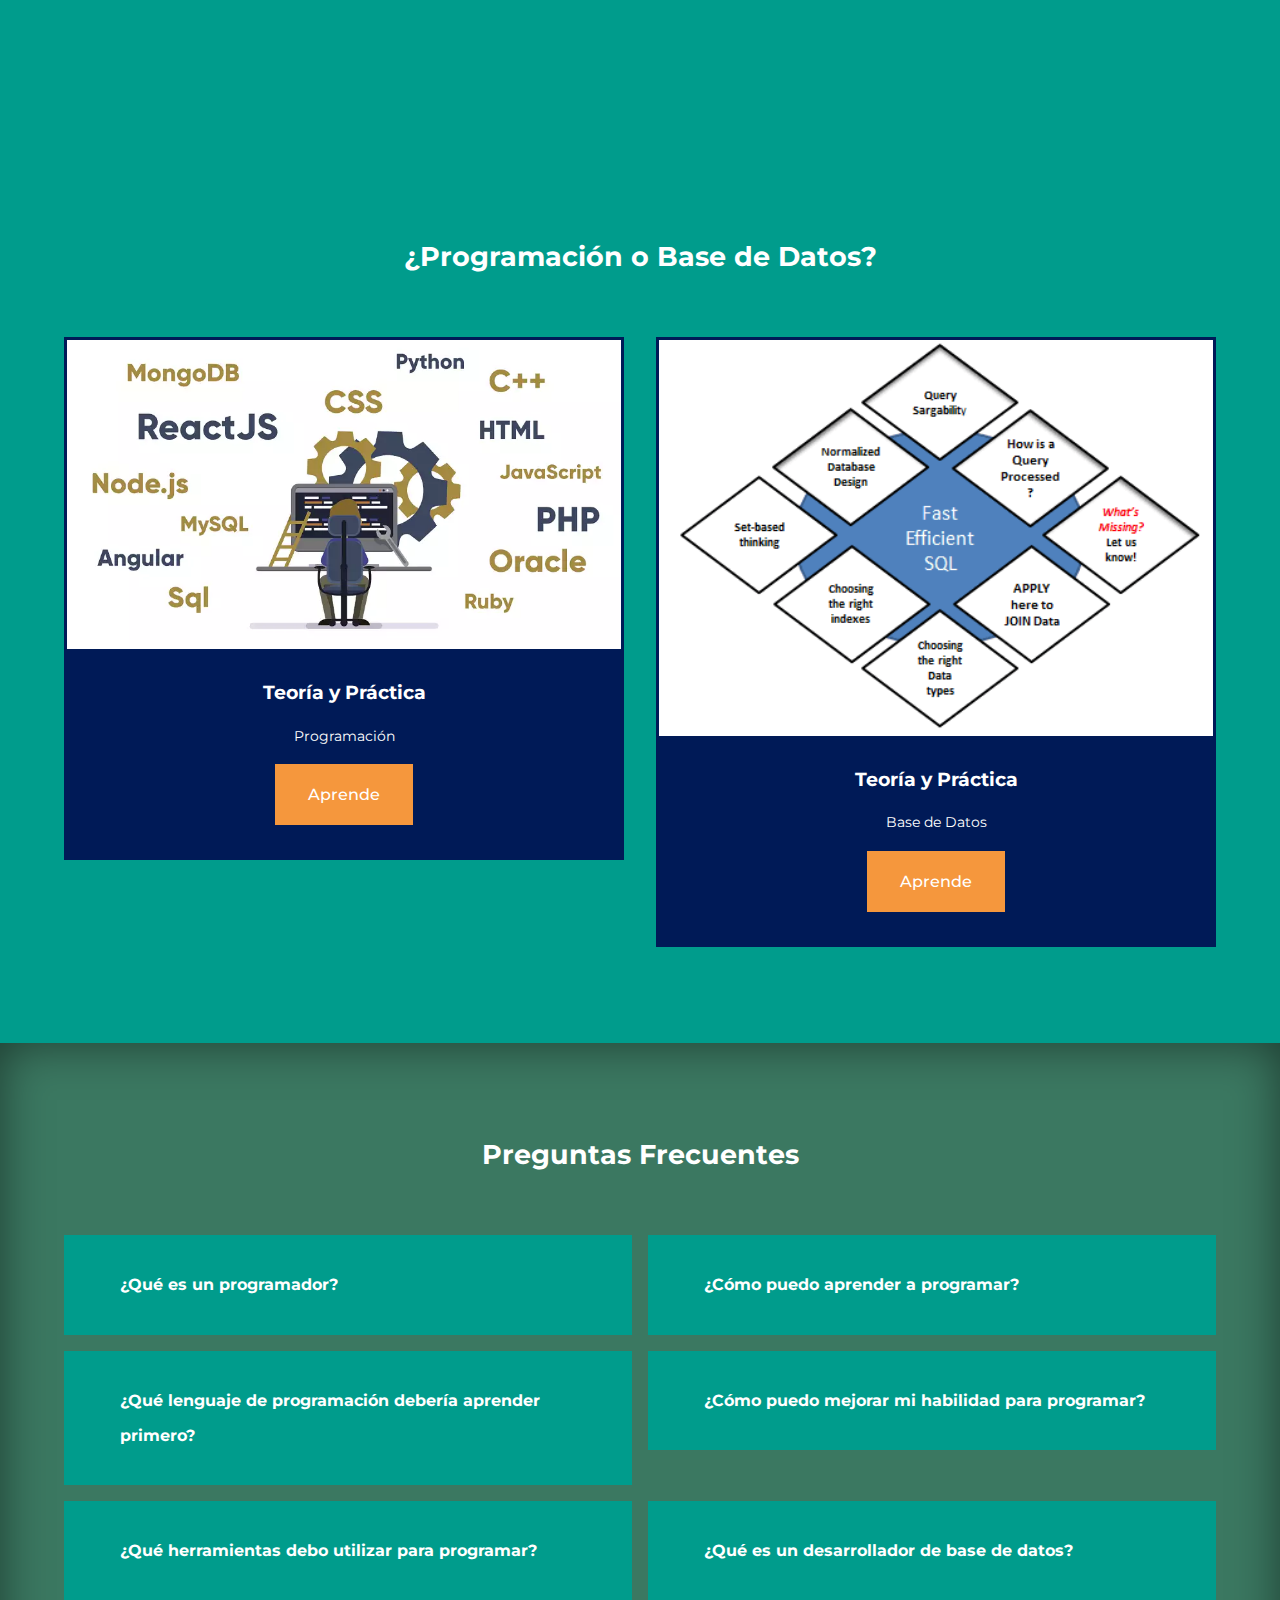
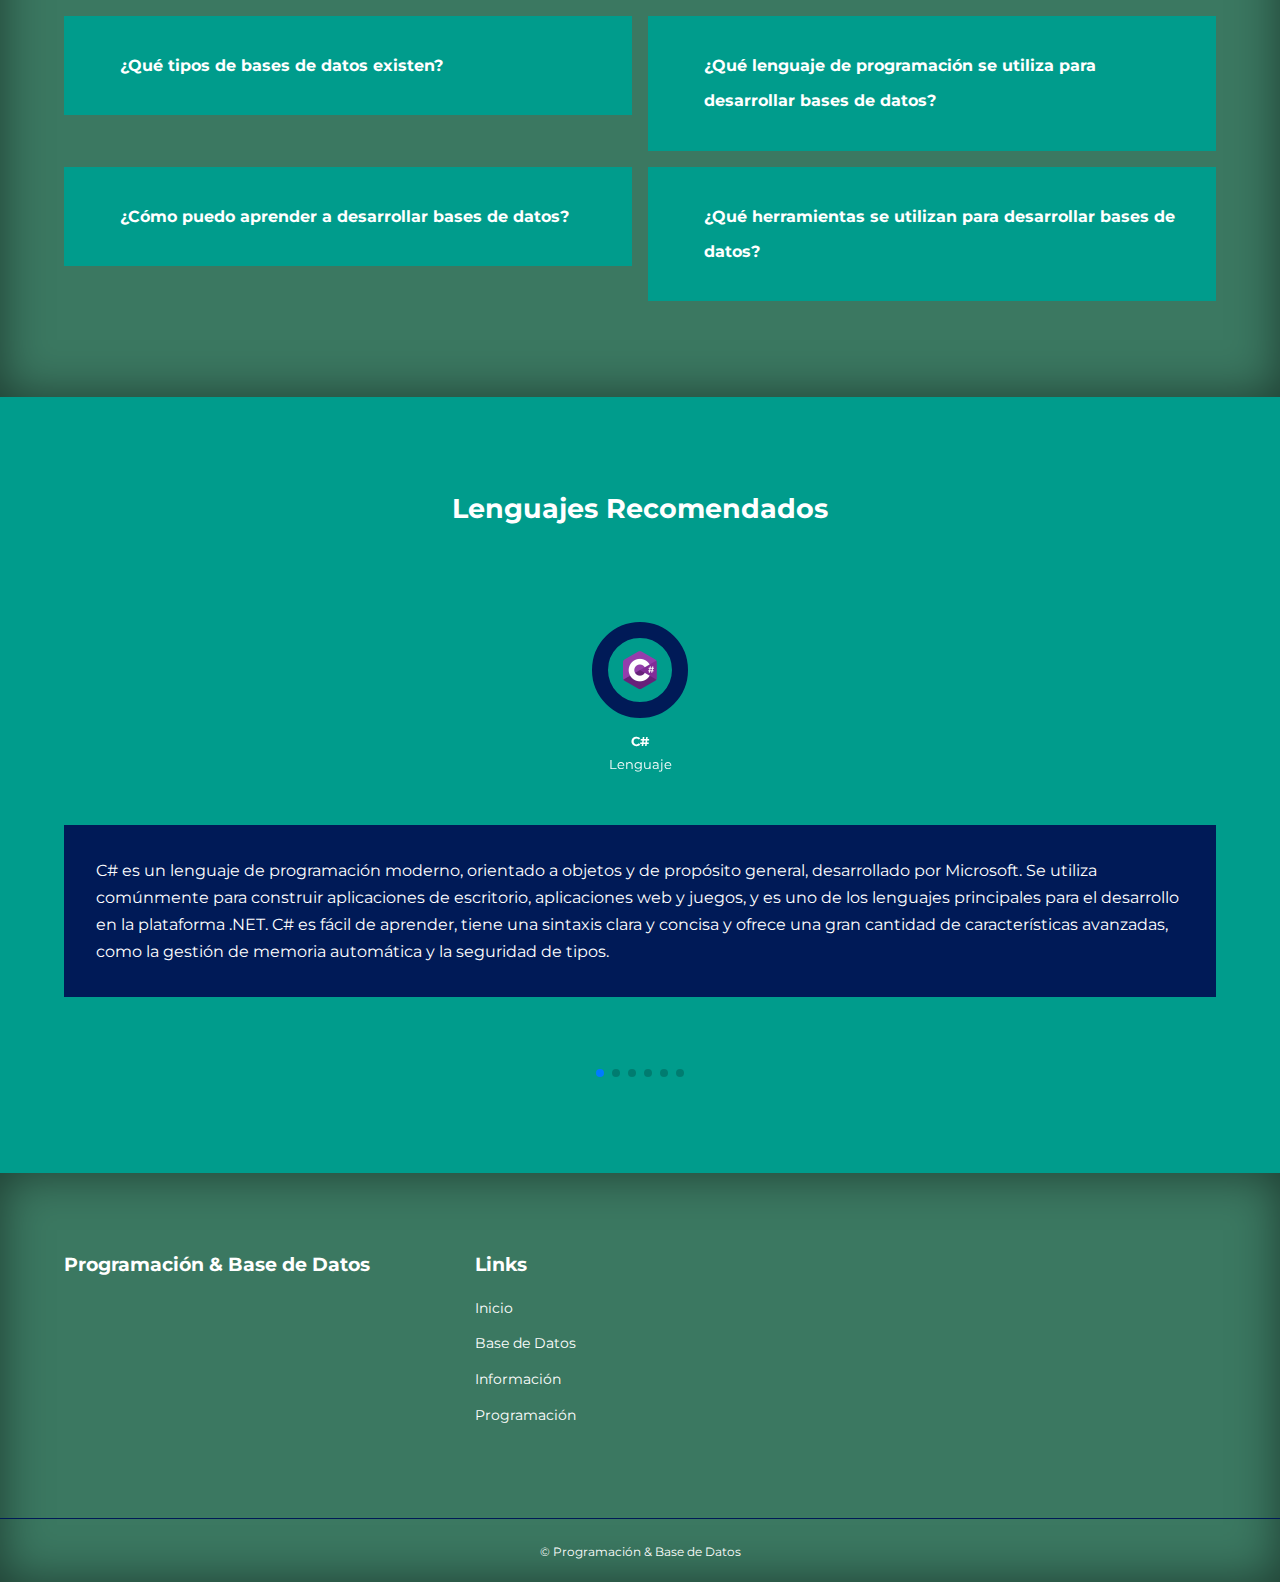
==== commit 49429268: "Comentarios" ====
--- a/index.html
+++ b/index.html
@@ -19,6 +19,7 @@
 </head>
 
 <body>
+    <!--NAVBAR-->
     <nav>
         <div class="container nav__container">
             <a href="index.html">
@@ -34,7 +35,8 @@
             <button id="close-menu-btn"><i class="uil uil-multiply"></i></button>
         </div>
     </nav>
-
+    <!--NAVBAR-->
+    <!--HEADER-->
     <header>
         <div class="container header__container">
             <div class="header__left">
@@ -52,7 +54,8 @@
             </div>
         </div>
     </header>
-
+    <!--HEADER-->
+    <!--CATEGORIAS-->
     <section class="categories">
         <div class="container categories__container">
             <div class="categories__left">
@@ -98,7 +101,8 @@
             </div>
         </div>
     </section>
-
+    <!--CATEGORIAS-->
+    <!--CURSOS-->
     <section class="courses">
             <h2>¿Programación o Base de Datos?</h2>
         <div class="container courses__container">
@@ -135,7 +139,8 @@
             
         </div>
     </section>
-
+    <!--CURSOS-->
+    <!--PREGUNTAS-->
     <section class="preguntas">
         <h2>Preguntas Frecuentes</h2>
         <div class="container preguntas__container">
@@ -250,7 +255,8 @@
 
         </div>
     </section>
-
+    <!--PREGUNTAS-->
+    <!--LENGUAJES-->
     <section class="container lenguajes__container mySwiper">
         <h2>Lenguajes Recomendados</h2>
         <div class="swiper-wrapper">
@@ -350,7 +356,8 @@
         </div>
         <div class="swiper-pagination"></div>
     </section>
-
+    <!--LENGUAJES-->
+    <!--FOOTER-->
     <footer>
 
         <div class="container footer__container">
@@ -389,7 +396,7 @@
         </div>
 
     </footer>
-
+    <!--FOOTER-->
     
 
     <script src="main.js"></script>
--- a/css/style.css
+++ b/css/style.css
@@ -159,6 +159,7 @@
 }
 
 .categories {
+    display: fixed;
     background: var(--color-bg1);
     height: 49rem;
     box-shadow: inset 0 0 3rem rgba(0, 0, 0, 0.5);
@@ -191,7 +192,7 @@
 .categories__right {
     display: grid;
     grid-template-columns: repeat(4, 1fr);
-    gap: 1.2rem;
+    gap: 0.5rem;
     height: fit-content;
 }
 
@@ -374,7 +375,23 @@
     border-top: 1px solid var(--color-bg2);
 }
 
-@media screen and (max-width: 1024px) {
+@media screen and (min-width: 1651px) {
+    #close-menu-btn {
+        display: none;
+    }
+
+    #open-menu-btn {
+        display: none;
+    }
+
+    nav ul{
+        margin-right:  10px;
+    }   
+}
+
+
+
+@media screen and (max-width: 1650px) {
     .container {
         width: var(--container-width-md);
     }
@@ -463,6 +480,35 @@
         background: var(--color-bg2);
         color: var(--color-white);
     }
+
+    header {
+        height: 52vh;
+        margin-bottom: 4rem;
+    }
+
+    .header__container {
+        gap: 0;
+        padding-bottom: 3rem;
+    }
+
+    .categories {
+        height: 100%;
+        width: 100%;
+    }
+
+    .categories__container {
+        grid-template-columns: 1fr;
+        gap: 3rem;
+    }
+
+    .categories__left {
+        display: flex;
+        margin-right: 0;
+        justify-content: space-between;
+        text-align: center;
+        align-items: center;        
+    }
+
 }
 
 
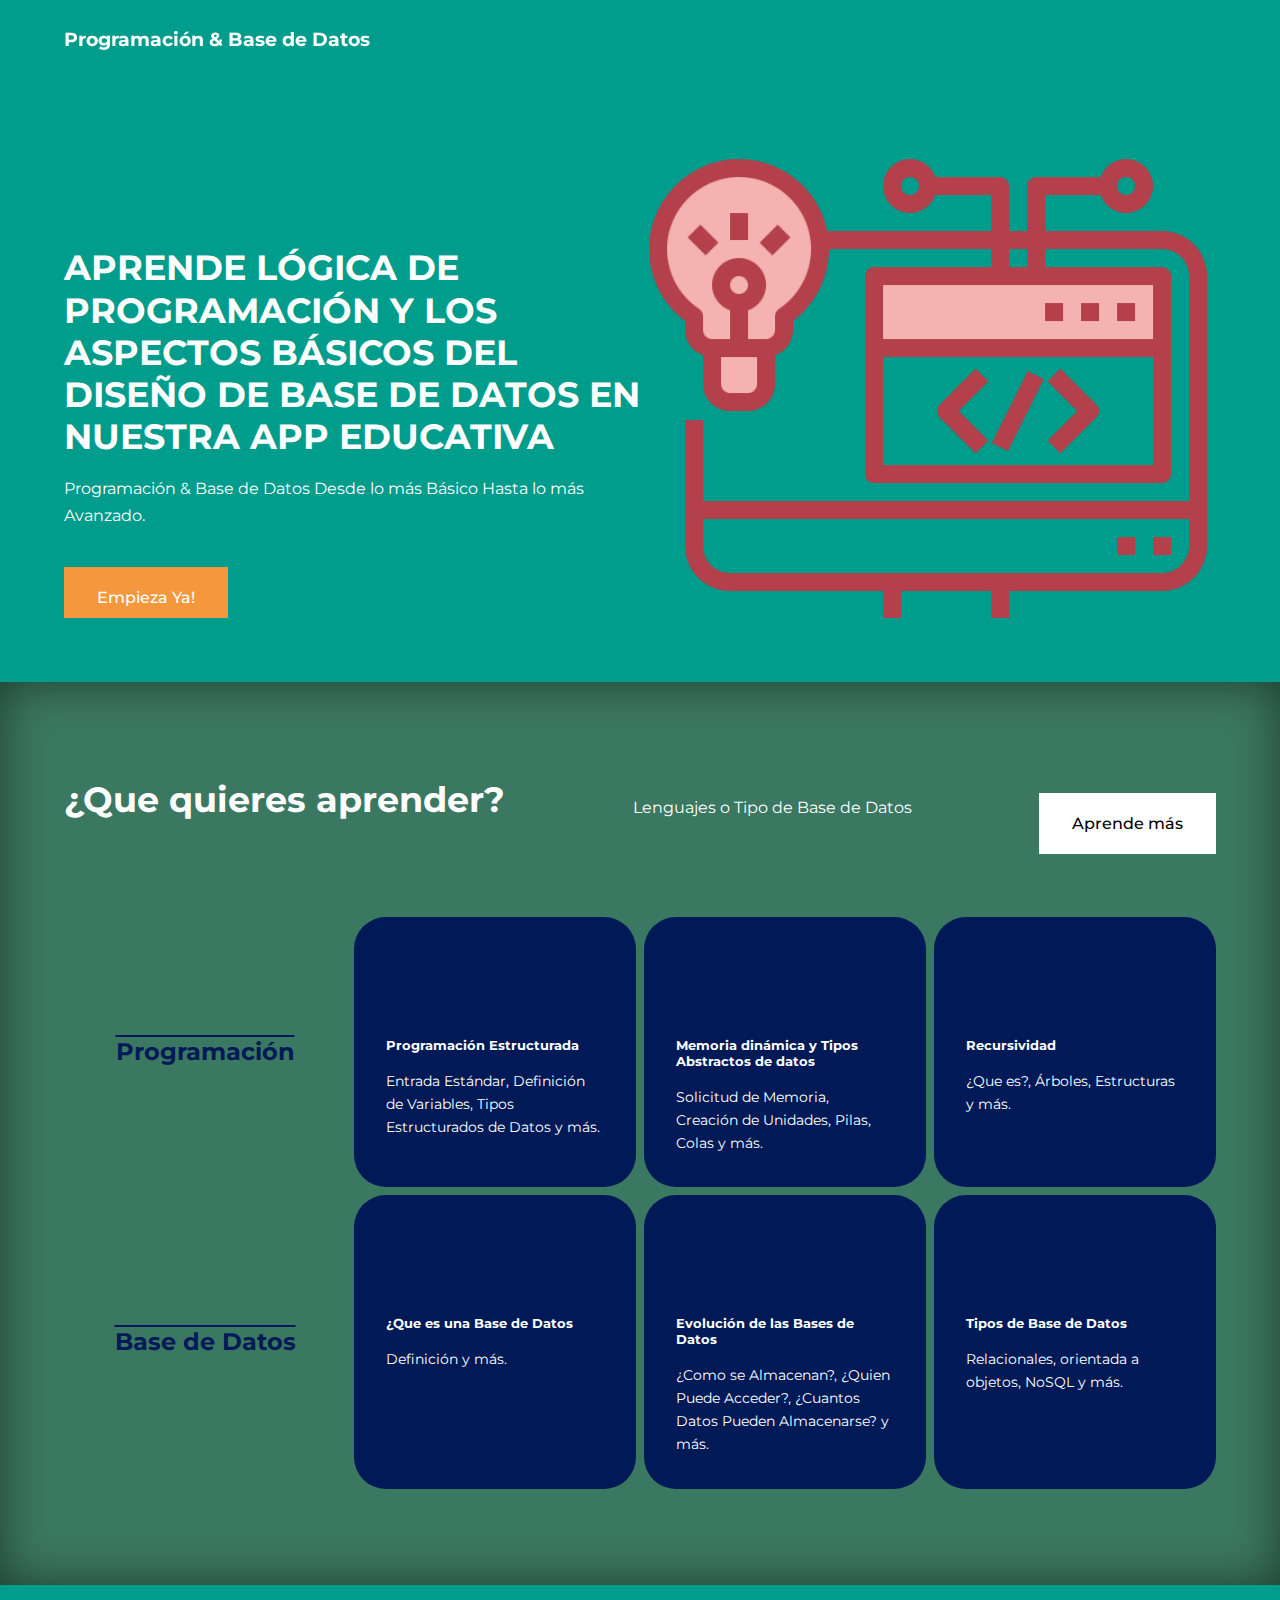
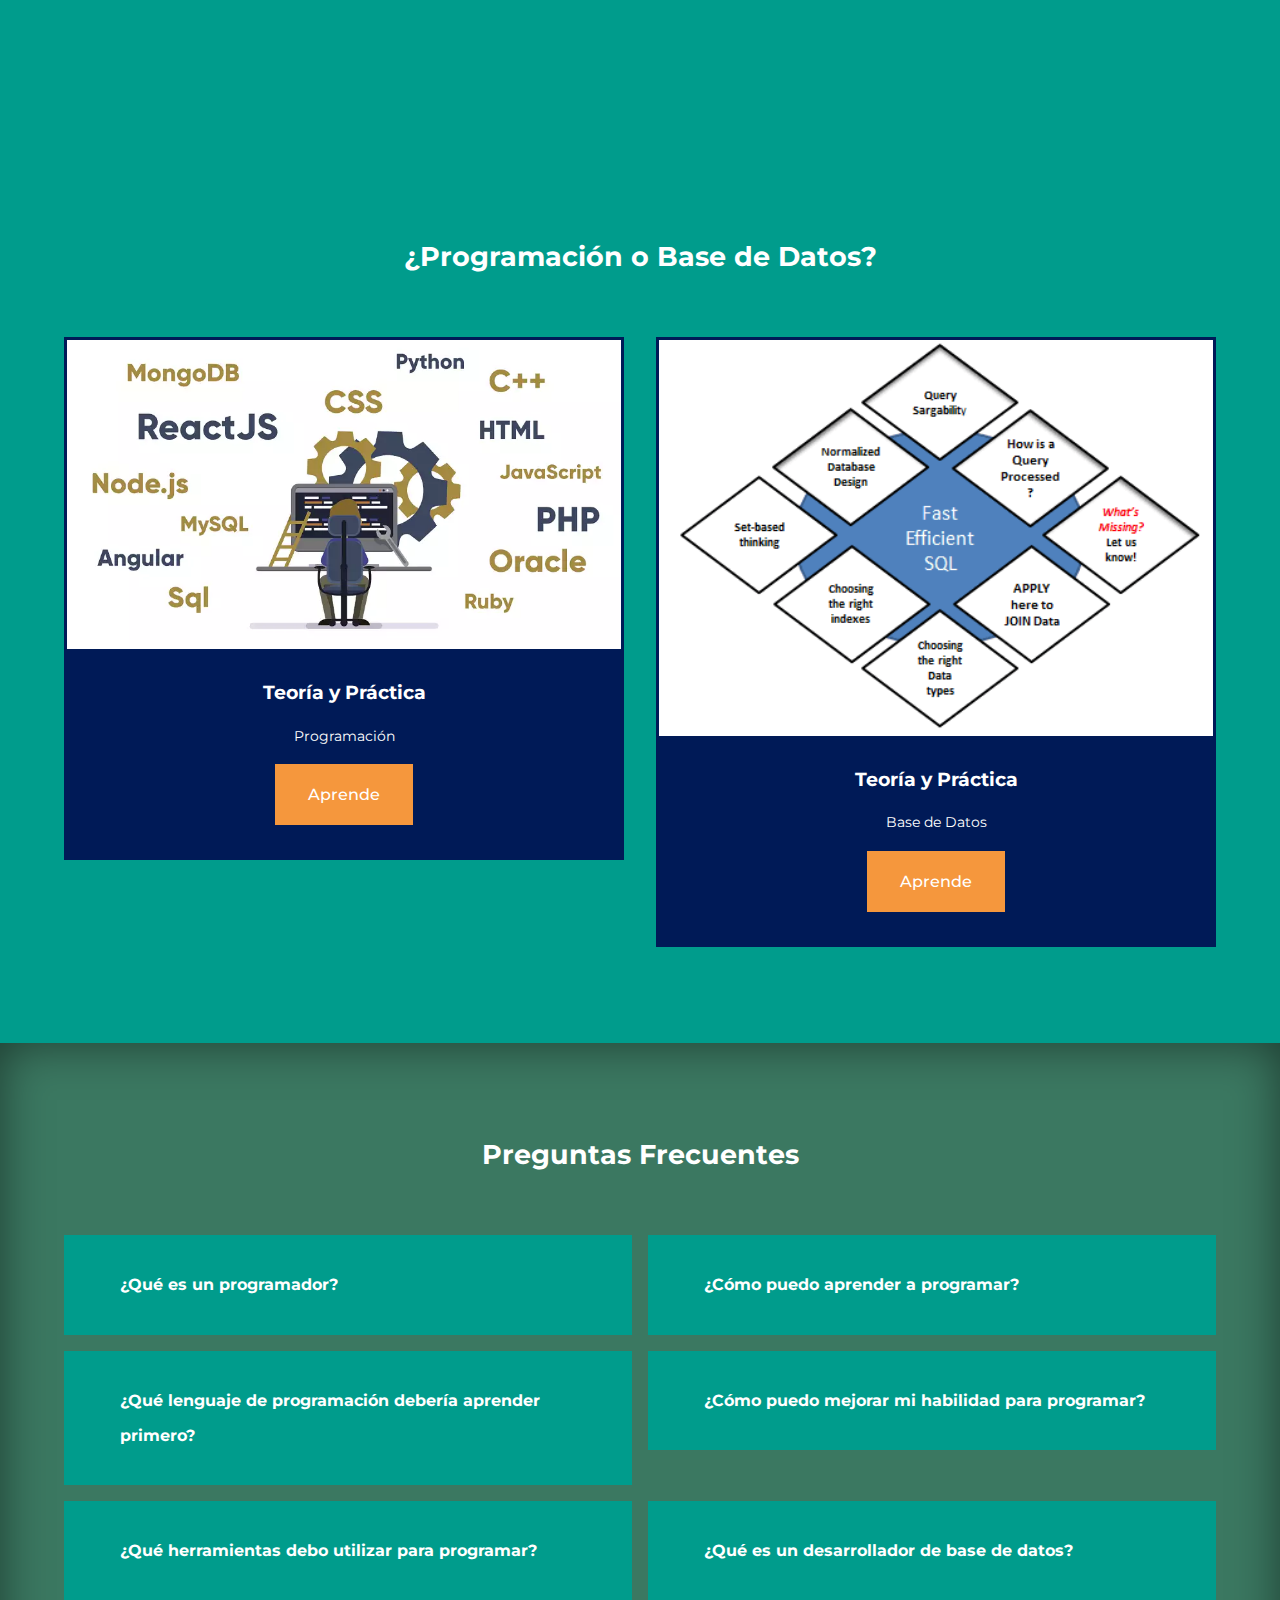
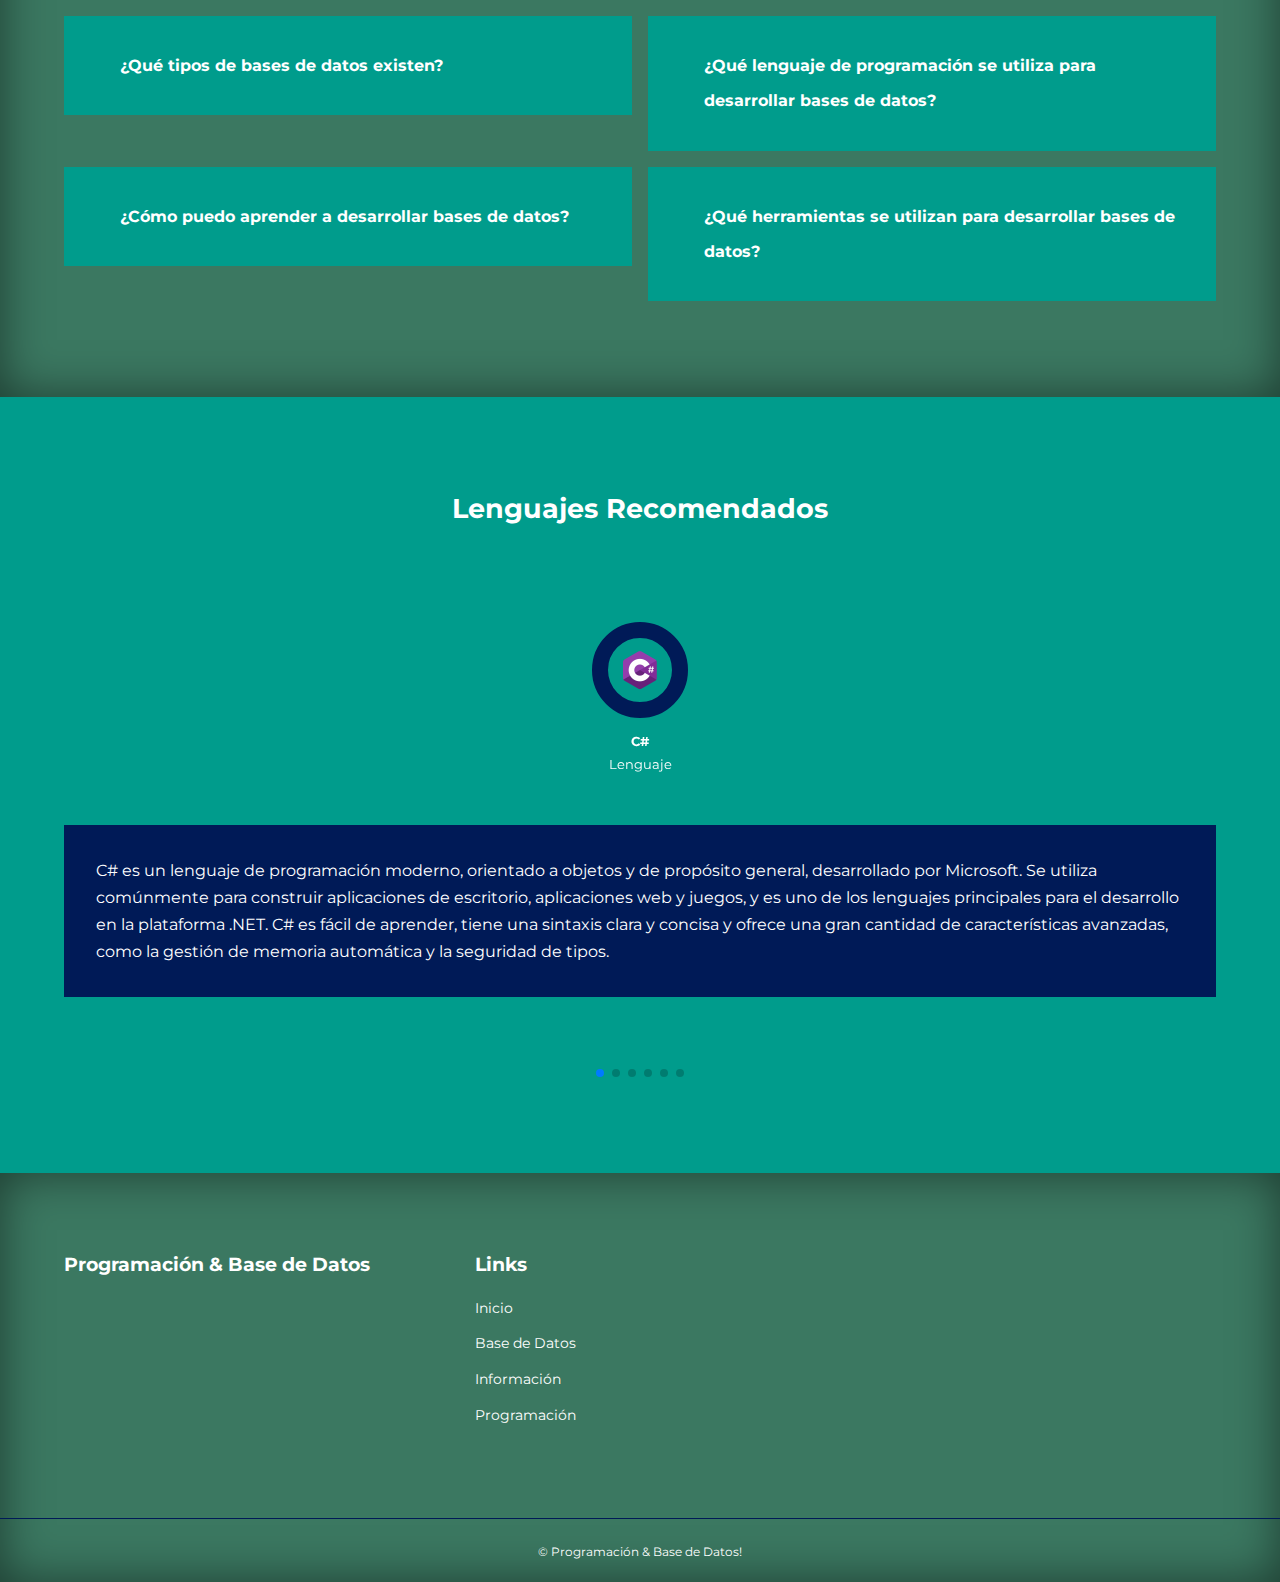
==== commit 8359d791: "Comentarios" ====
--- a/index.html
+++ b/index.html
@@ -392,7 +392,7 @@
             
         </div>
         <div class="footer__copyright">
-            <small>&copy; Programación & Base de Datos</small>
+            <small>&copy; Programación & Base de Datos!</small>
         </div>
 
     </footer>
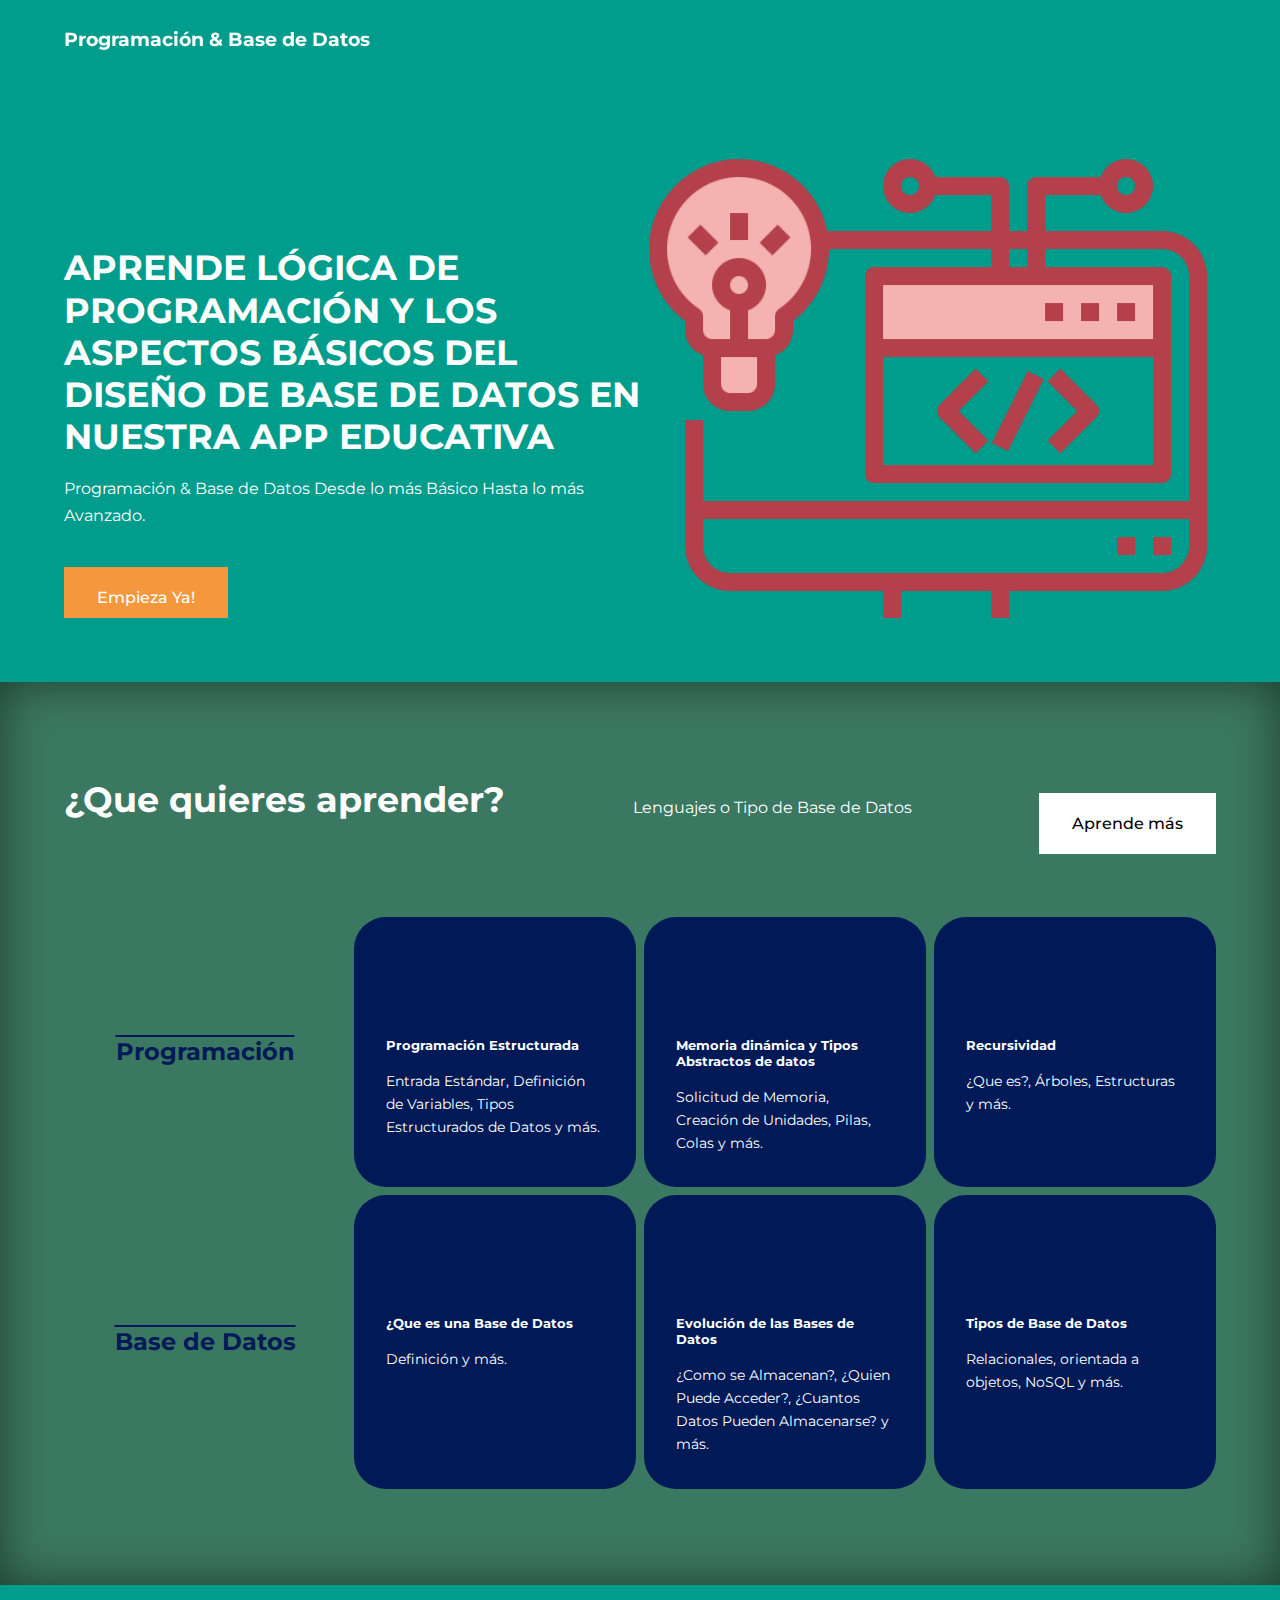
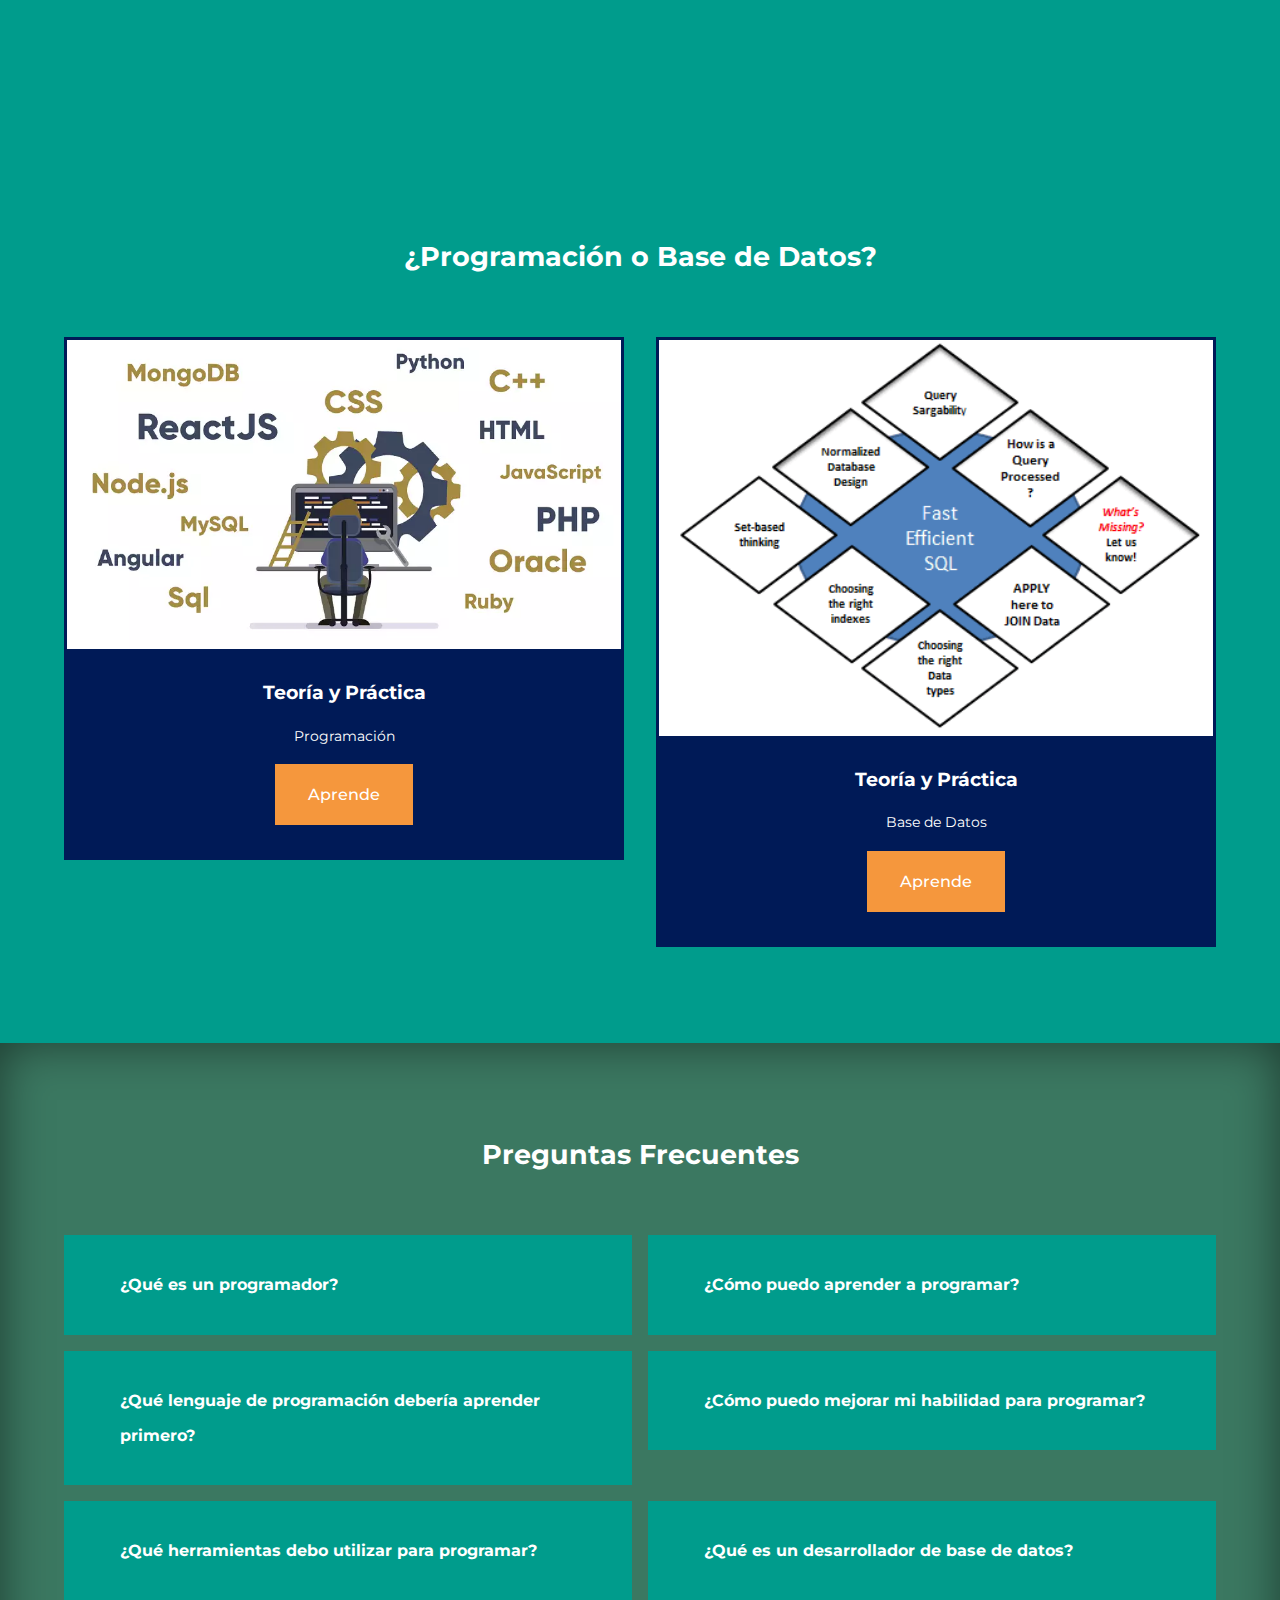
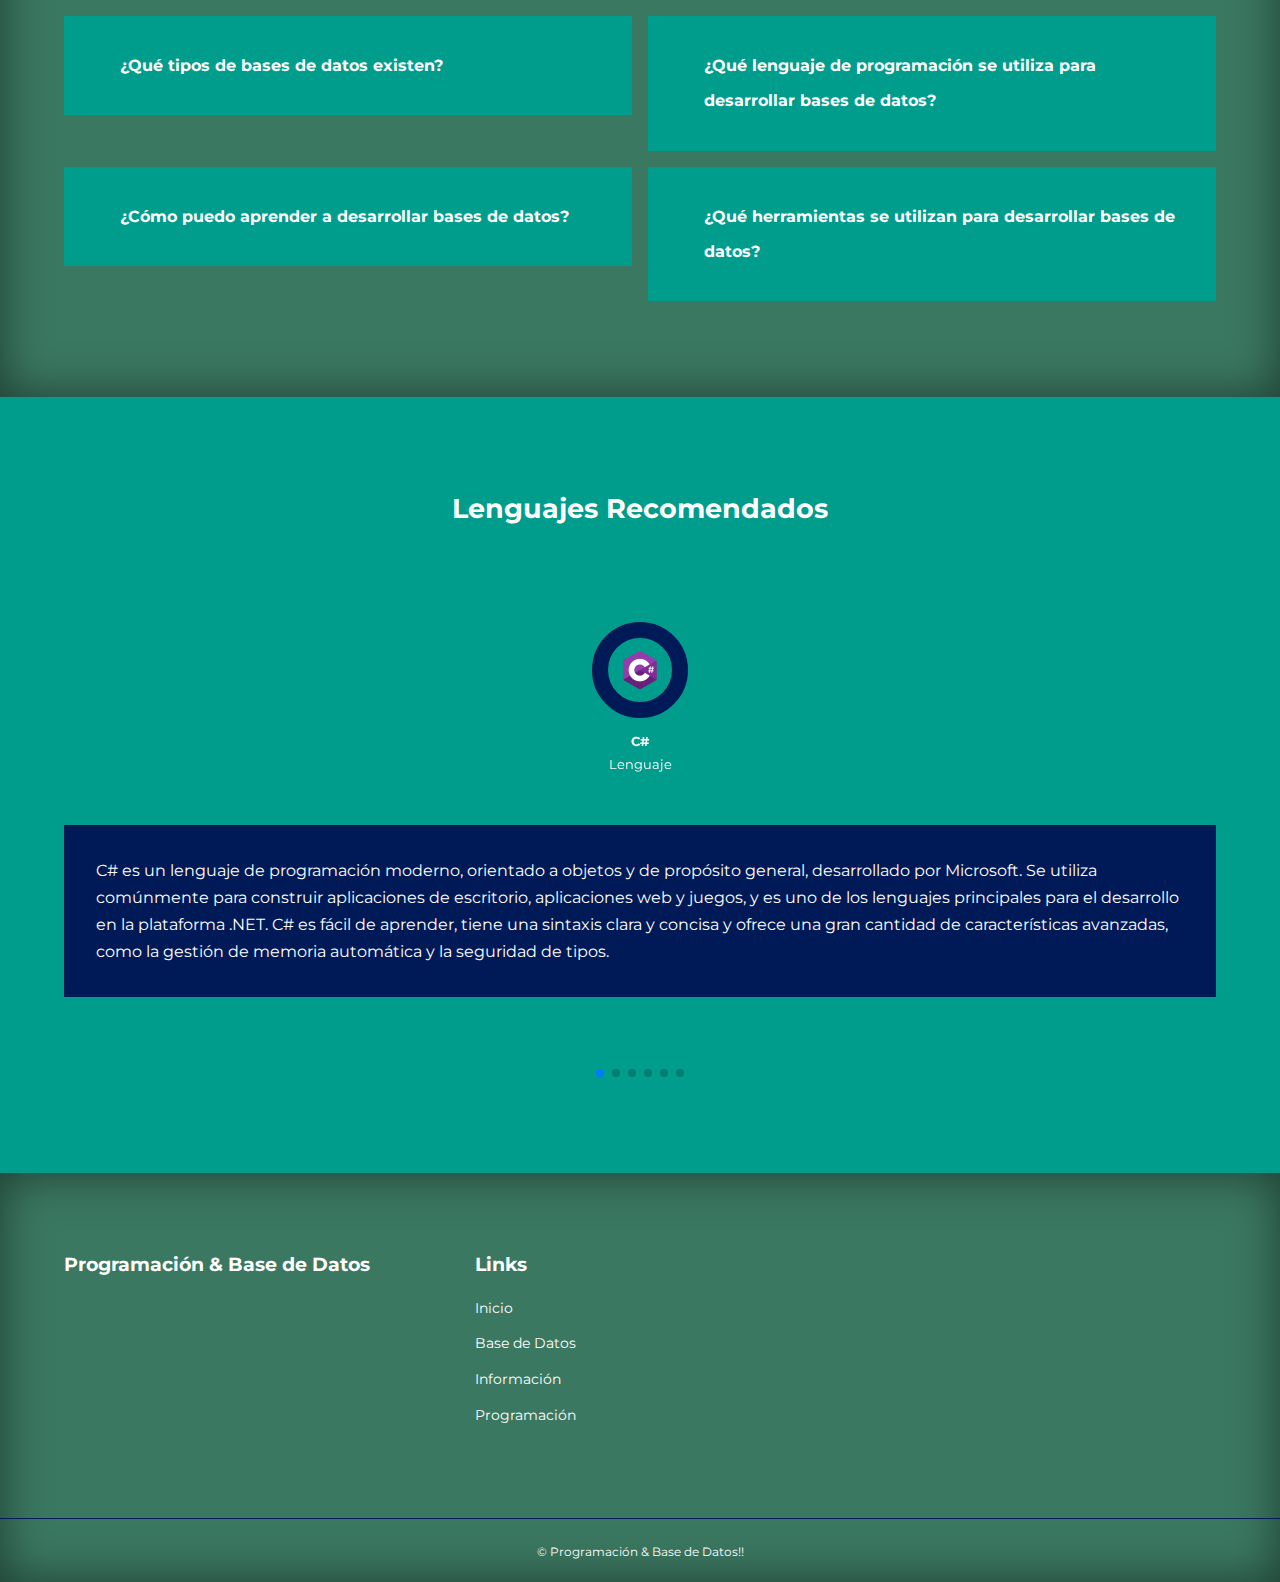
==== commit bc9ab3de: "Comentarios" ====
--- a/index.html
+++ b/index.html
@@ -392,7 +392,7 @@
             
         </div>
         <div class="footer__copyright">
-            <small>&copy; Programación & Base de Datos!</small>
+            <small>&copy; Programación & Base de Datos!!</small>
         </div>
 
     </footer>
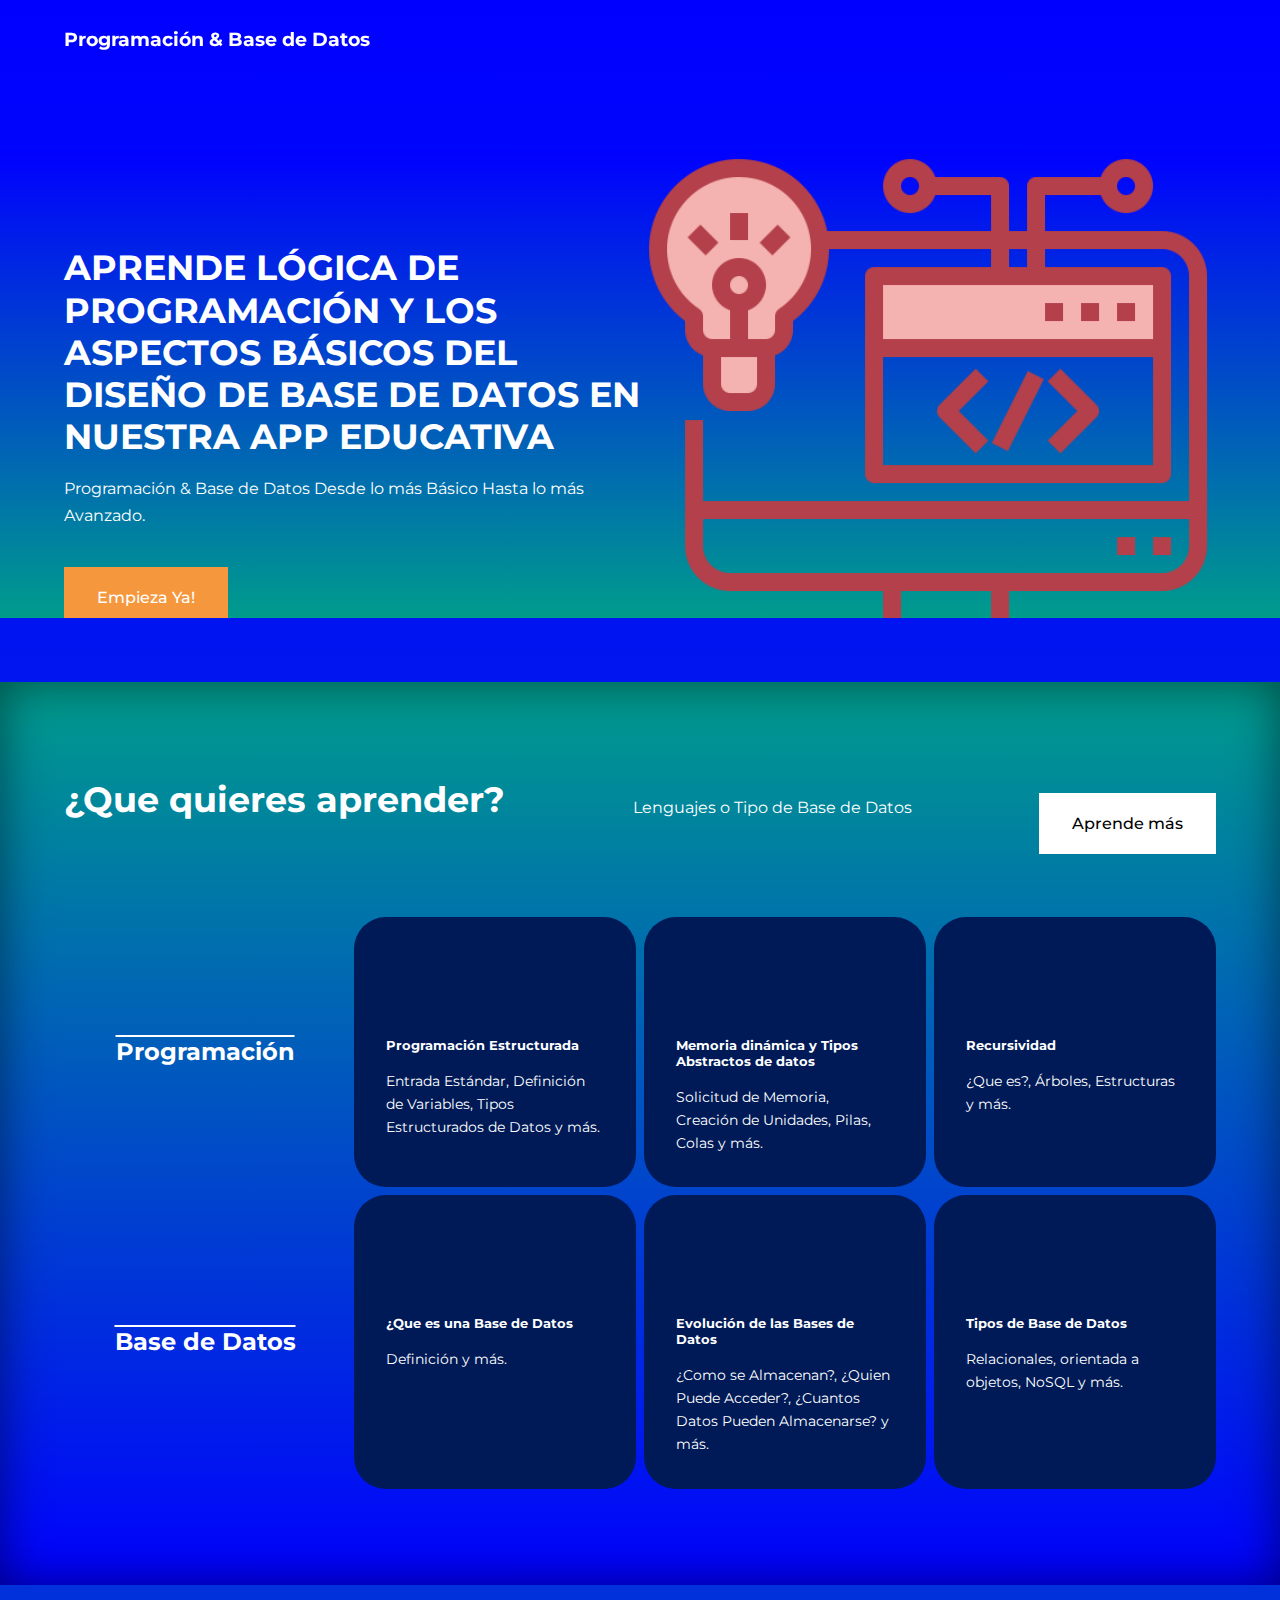
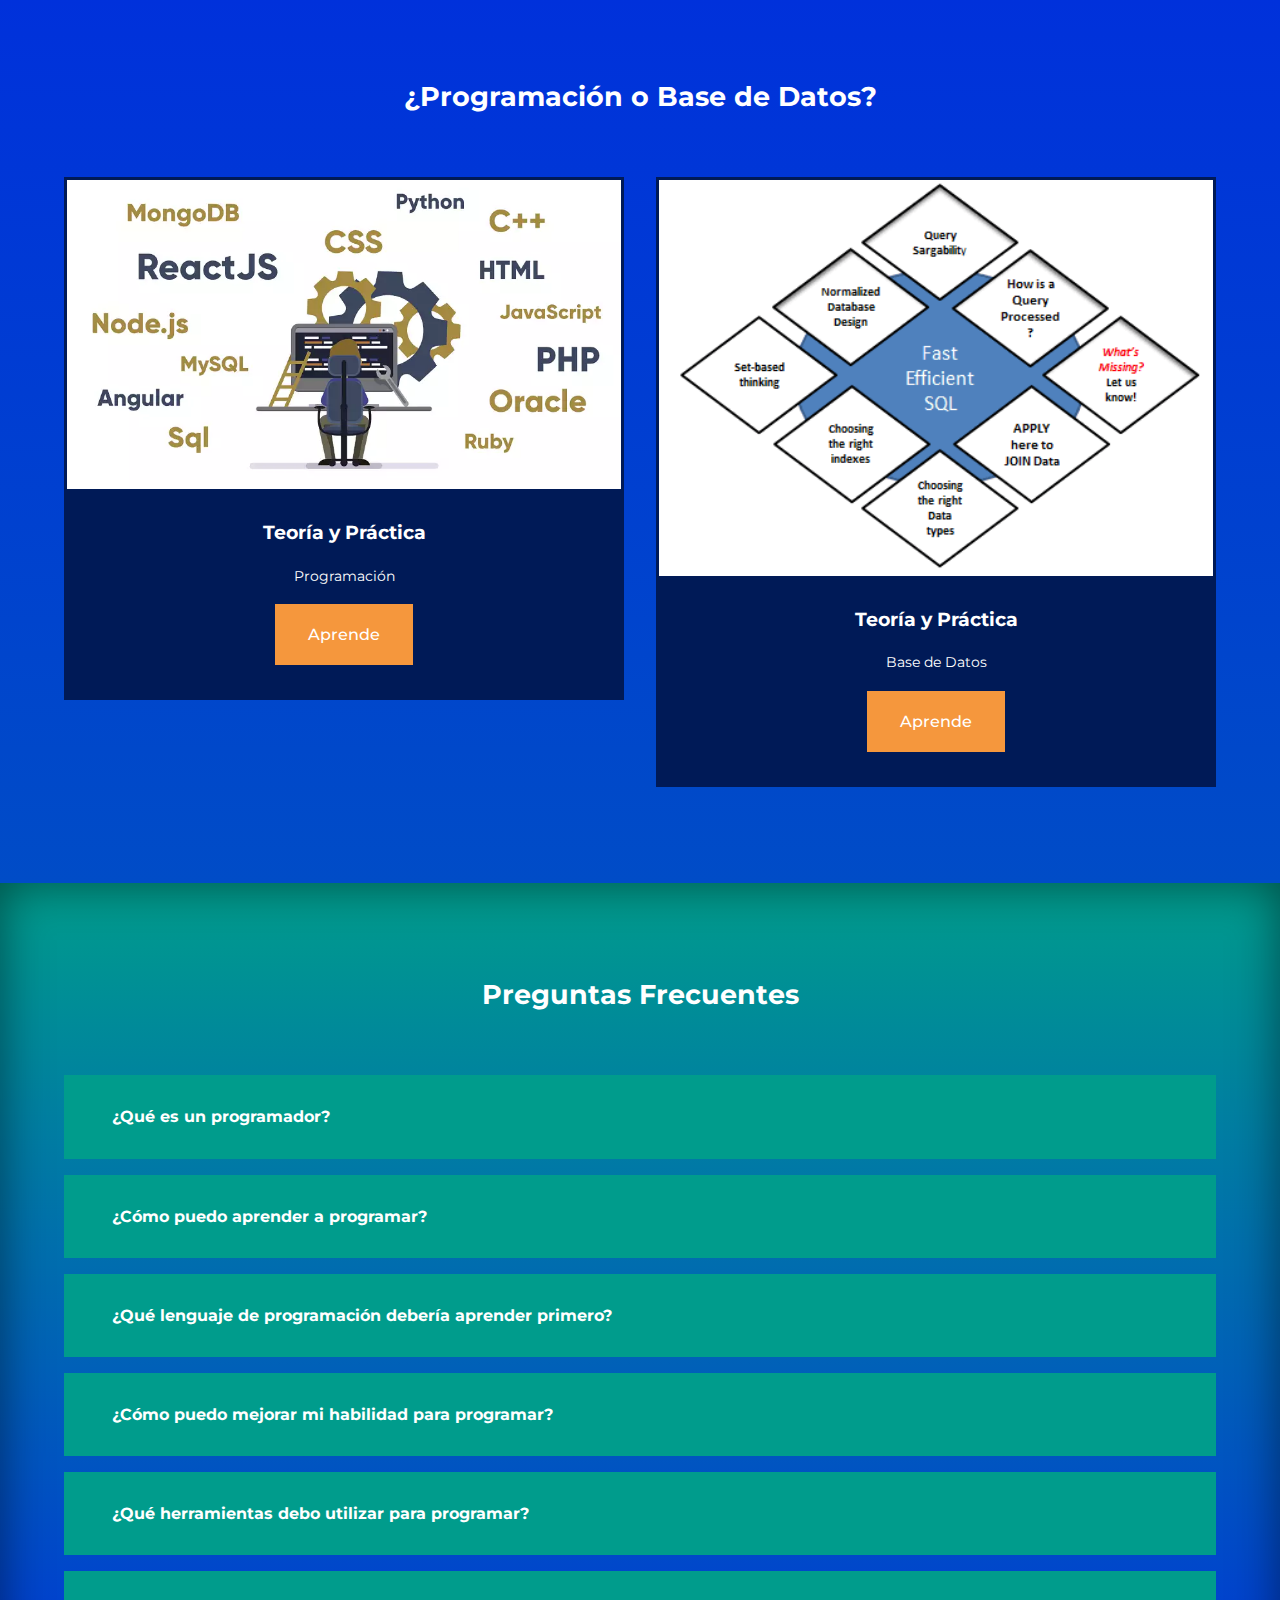
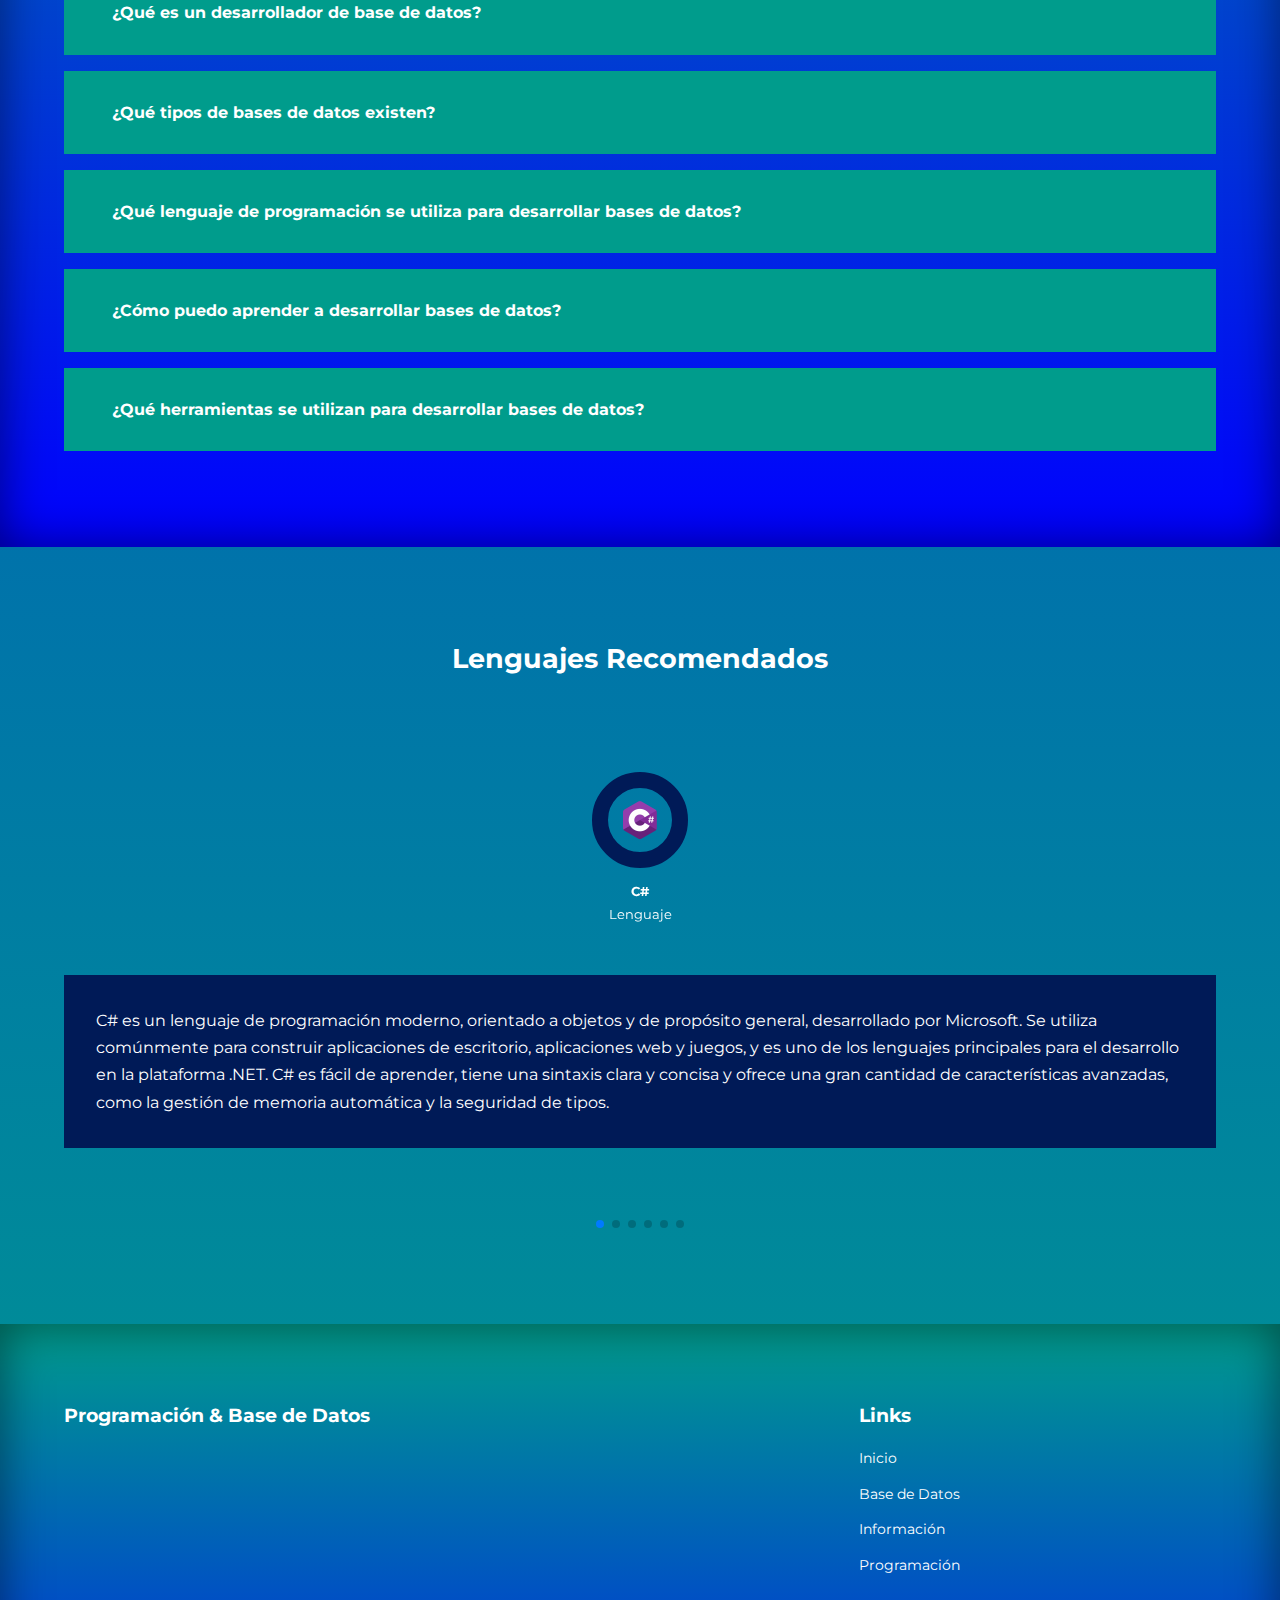
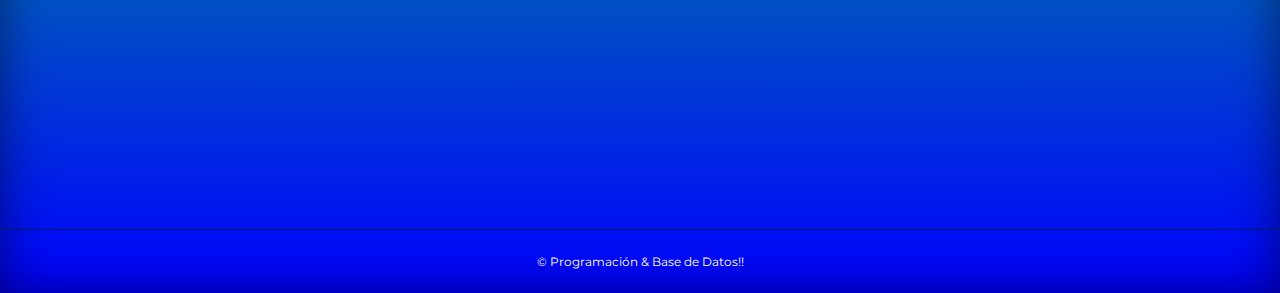
==== commit 6a5eeb49: "sección programación principiante" ====
--- a/index.html
+++ b/index.html
@@ -64,7 +64,7 @@
                 <a href="informacion.html" class="btn">Aprende más</a>
             </div>
             <div class="categories__right">
-                <h3  class="titulo"">Programación</h3>
+                <h3  class="titulo">Programación</h3>
                 <article class="category">
                    
                     <span class="category__icon"></span>
--- a/css/style.css
+++ b/css/style.css
@@ -32,7 +32,7 @@
     font-family: 'Montserrat', sans-serif;
     line-height: 1.7;
     color: var(--color-white);
-    background: var(--color-bg);
+    background: linear-gradient(to bottom, blue, var(--color-primary));
 }
 
 .container {
@@ -163,6 +163,7 @@
     background: var(--color-bg1);
     height: 49rem;
     box-shadow: inset 0 0 3rem rgba(0, 0, 0, 0.5);
+    background: linear-gradient(to bottom, var(--color-primary), blue);
 }
 
 .categories h1 {
@@ -185,7 +186,7 @@
     display: flex;
     justify-content: center;
     align-items: center;
-    color: #001a57;
+    color: white;
     text-decoration: overline;
 }
 
@@ -262,6 +263,7 @@
 .preguntas {
     background: var(--color-bg1);
     box-shadow: inset 0 0 3rem rgba(0, 0, 0, 0.5);
+    background: linear-gradient(to bottom, var(--color-primary), blue);
 }
 
 .preguntas__container {
@@ -341,6 +343,8 @@
     padding-top: 5rem;
     font-size: 0.9rem;
     box-shadow: inset 0 0 3rem rgba(0, 0, 0, 0.5);
+    background-image: linear-gradient(to bottom, var(--color-primary), blue);
+
 }
 
 .footer__container {
@@ -388,6 +392,7 @@
         margin-right:  10px;
     }   
 }
+
 
 
 
@@ -484,6 +489,7 @@
     header {
         height: 52vh;
         margin-bottom: 4rem;
+        background-image: linear-gradient(to bottom, blue, var(--color-primary));
     }
 
     .header__container {
@@ -509,6 +515,91 @@
         align-items: center;        
     }
 
+    .courses {
+        margin-top: 0;
+    }
+
+    .courses__container {
+        grid-template-columns: 1fr 1fr;
+    }
+
+    .preguntas__container {
+        grid-template-columns: 1fr;
+    }
+
+    .pregunta {
+        padding: 1.5rem;
+    }
+
+    .footer__container {
+        grid-template-columns: 2fr 1fr;
+    }
+
+}
+
+/*Movil*/
+
+@media screen and (max-width: 758px) {
+    .container {
+        width: var(--container-width-sm)
+    }
+
+    .nav__menu {
+        right: 3%;
+    }
+
+    header {
+        height: 100vh;
+    }
+
+    .header__container {
+        grid-template-columns: 1fr;
+        text-align: center;
+        margin-top: 0;
+    }
+
+    .header__left p {
+        margin-bottom: 1.3rem;
+    }
+
+    .categories__right {
+        grid-template-columns: 1fr 1fr;
+        gap: 0.7rem;    
+    }
+
+    .category {
+        padding: 1rem;
+        border-radius: 1rem;
+    }
+
+    .category__icon {
+        margin-top: 4px;
+        display: inline-block;
+    }
+
+    .categories__left {
+        display: grid;
+        grid-template-columns: 1fr 1fr;
+    }
+
+    .courses__container {
+        grid-template-columns: 1fr;
+    }
+
+    .footer__container {
+        grid-template-columns: 1fr;
+        text-align: center;
+        gap: 2rem;
+    }
+
+    .footer__1 p {
+        margin: 1rem auto;
+    }
+
+    .footer-socials {
+        justify-content: center;
+    }
+
 }
 
 
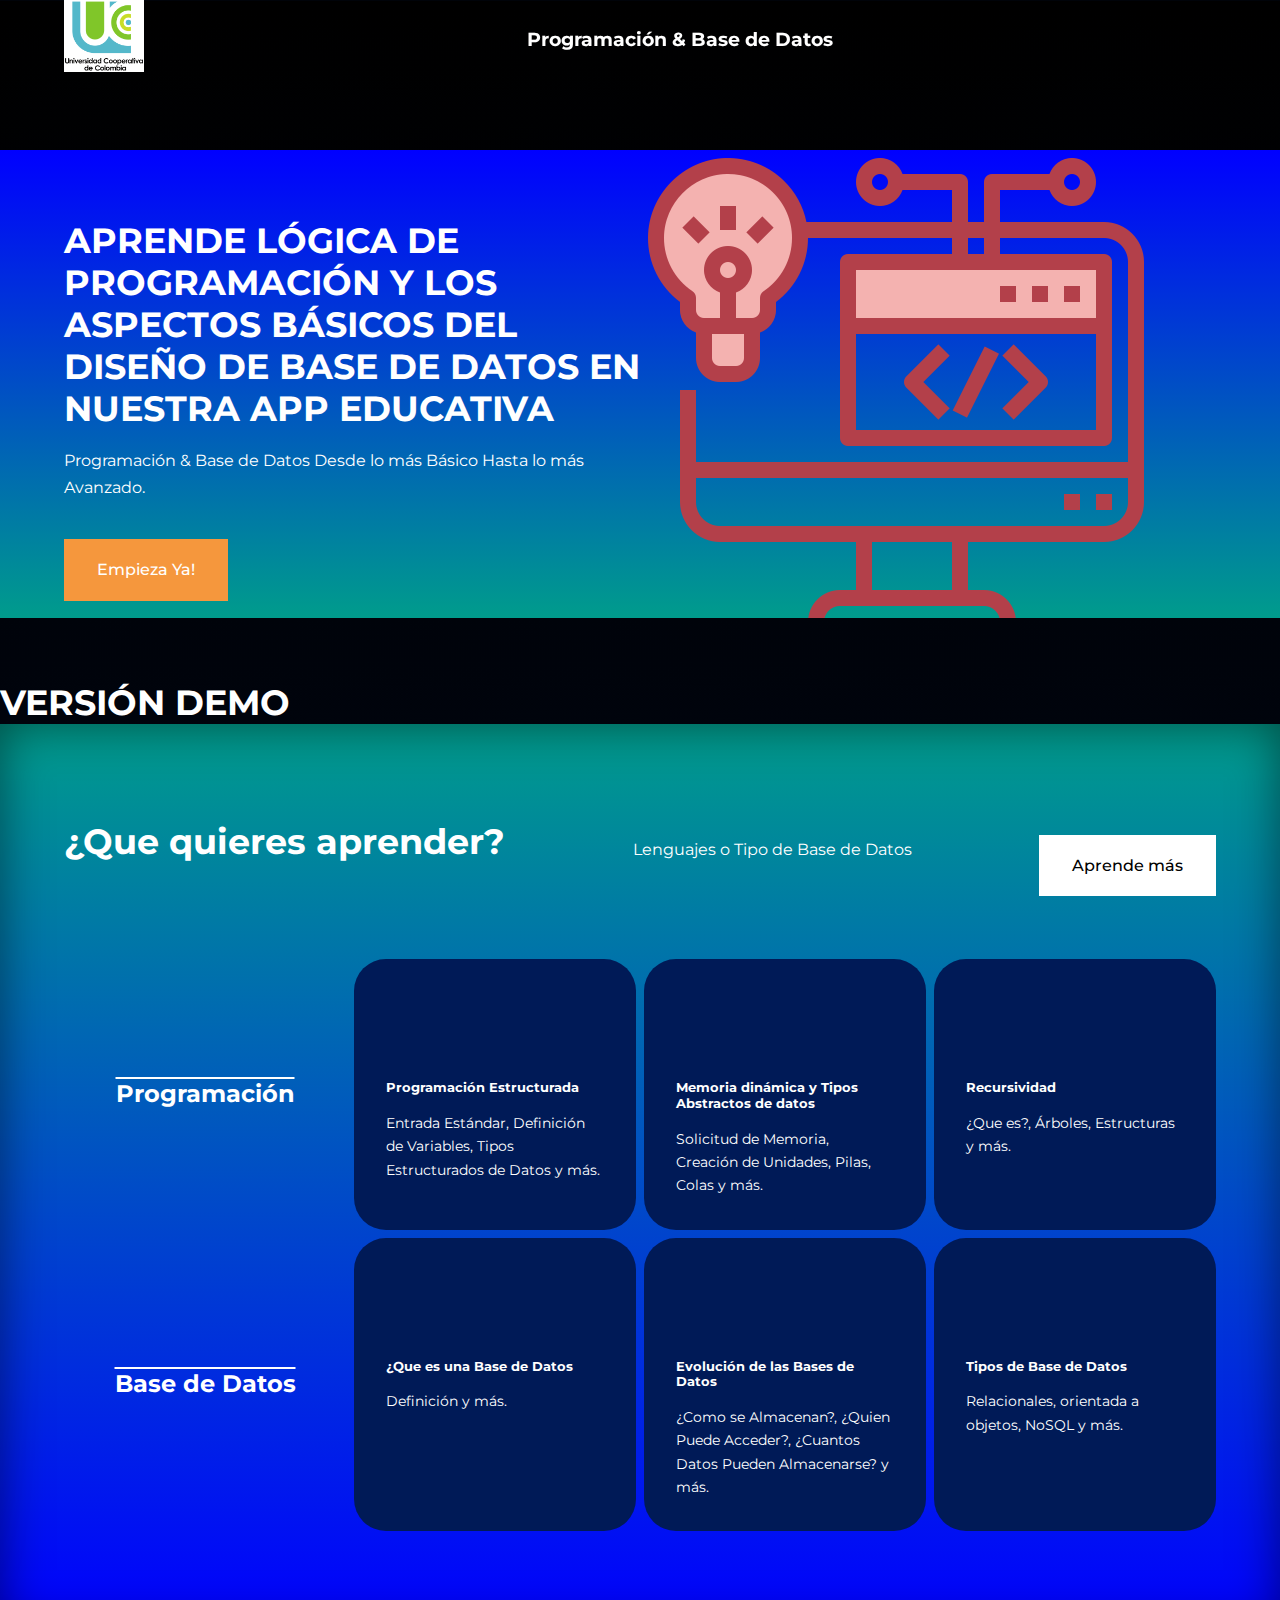
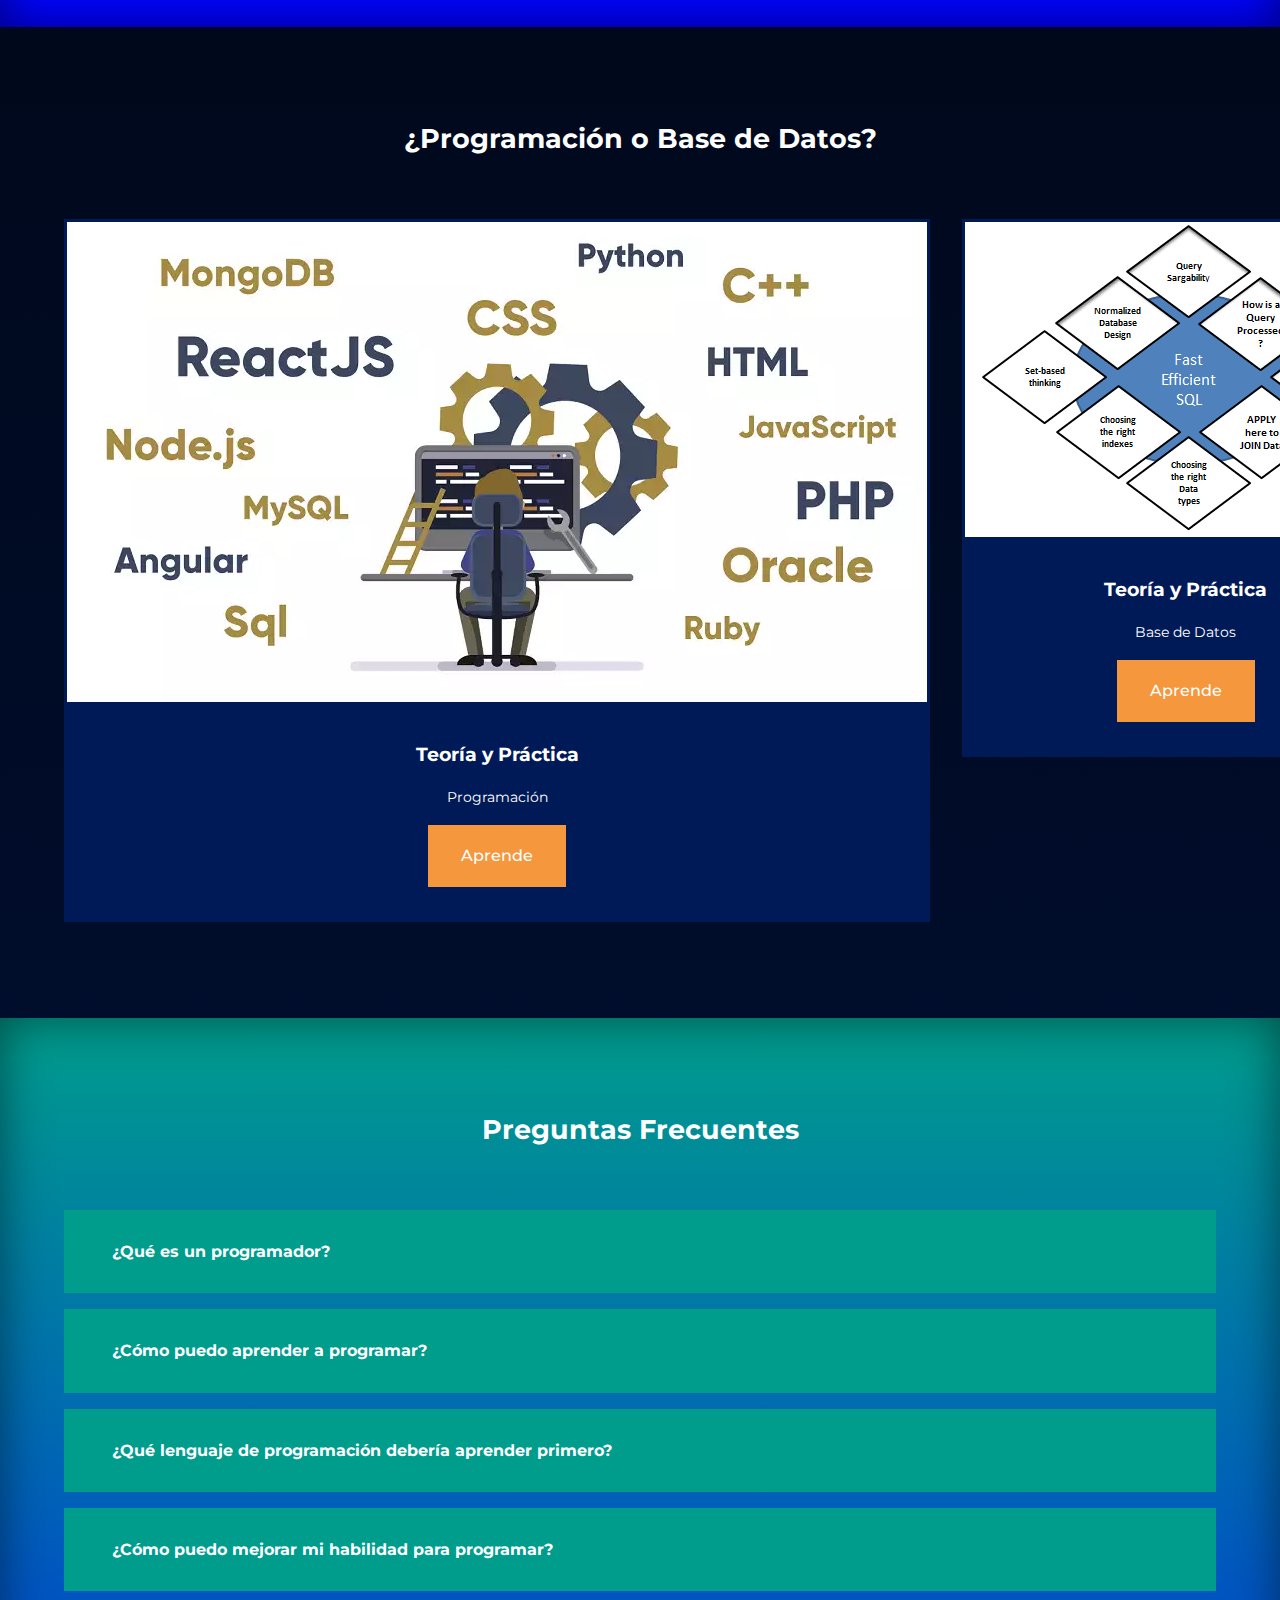
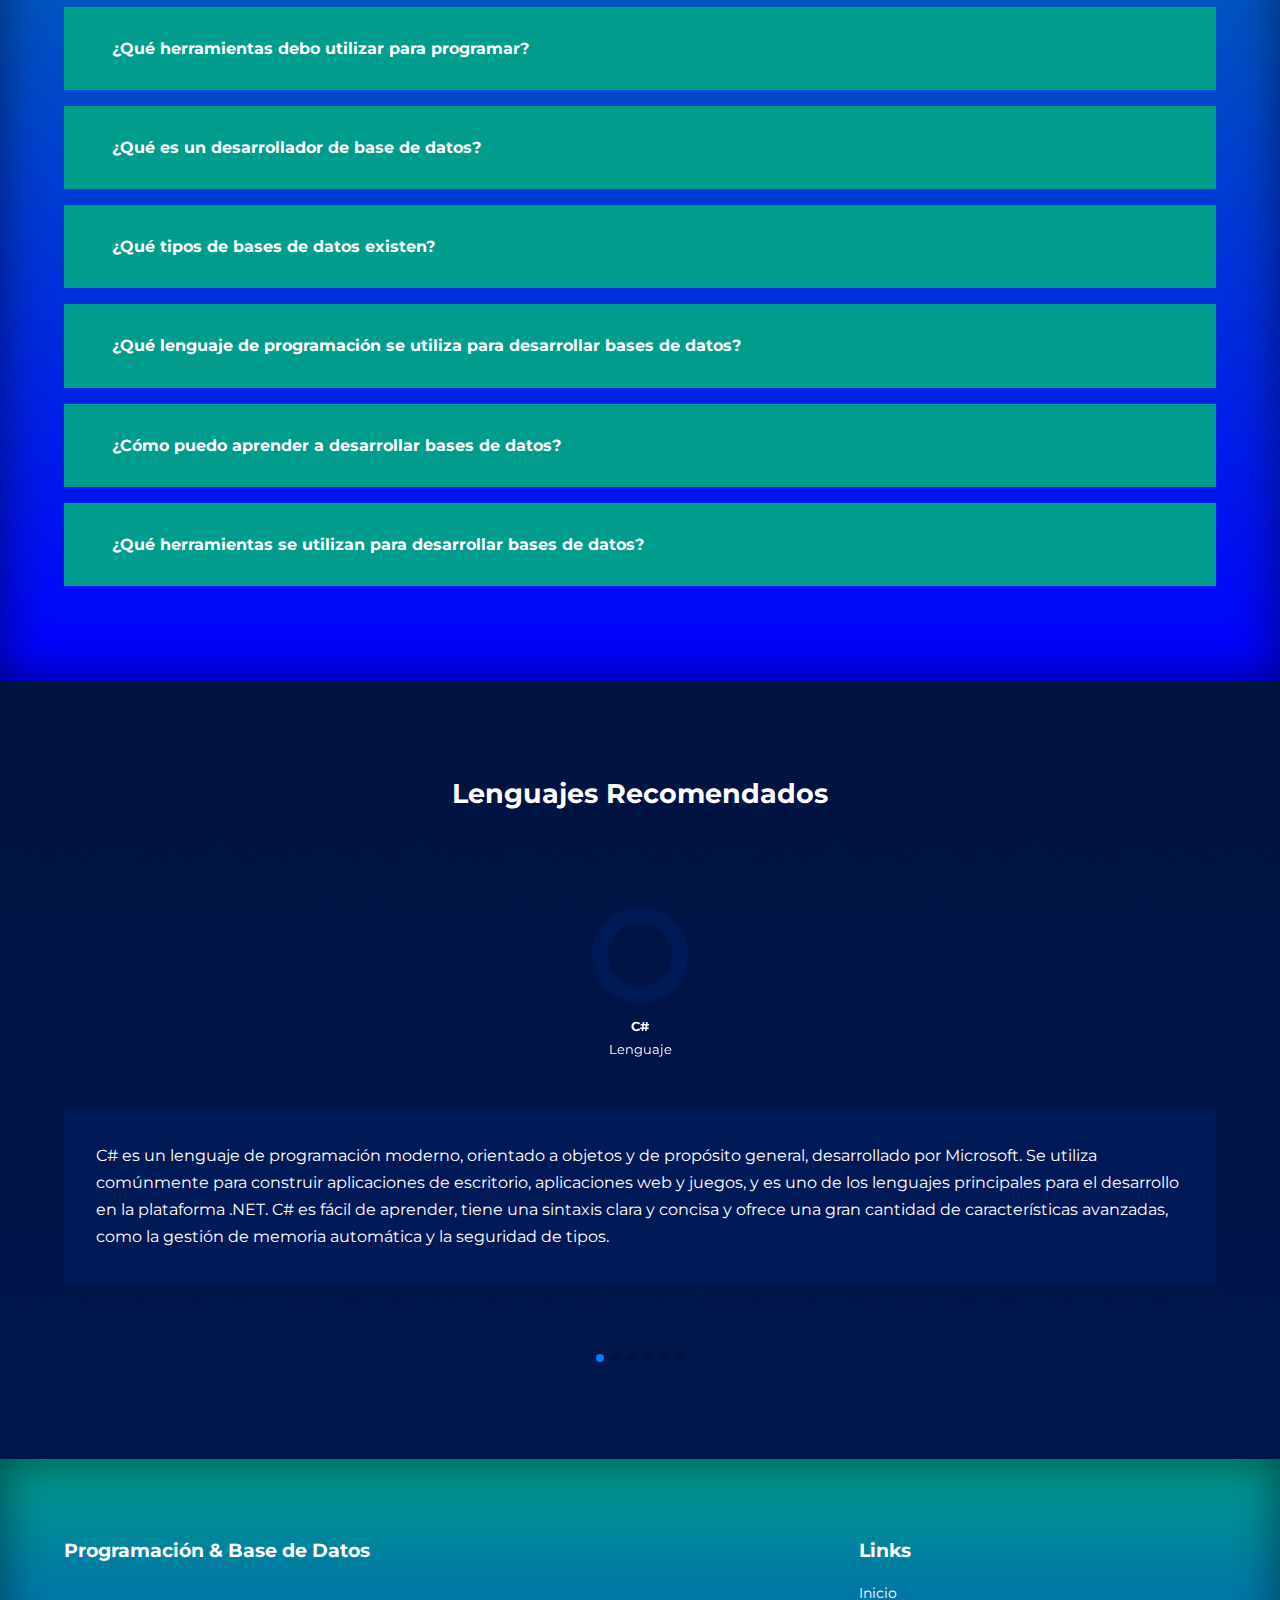
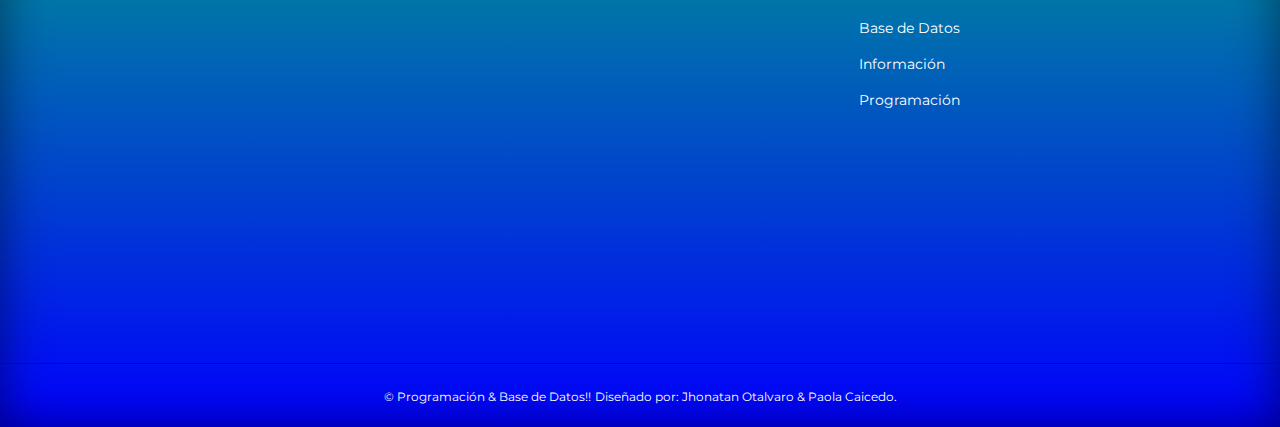
==== commit 0ee0e0b3: "Código Final" ====
--- a/index.html
+++ b/index.html
@@ -22,6 +22,7 @@
     <!--NAVBAR-->
     <nav>
         <div class="container nav__container">
+            <a href="index.html"><img style="width: 5rem; background-color: white;" src="img/logo ucc.png" alt="UCC"></a>
             <a href="index.html">
                 <h4>Programación & Base de Datos</h4>
             </a>
@@ -37,6 +38,7 @@
     </nav>
     <!--NAVBAR-->
     <!--HEADER-->
+    
     <header>
         <div class="container header__container">
             <div class="header__left">
@@ -54,9 +56,11 @@
             </div>
         </div>
     </header>
+    <h1>VERSIÓN DEMO</h1>
     <!--HEADER-->
     <!--CATEGORIAS-->
     <section class="categories">
+      
         <div class="container categories__container">
             <div class="categories__left">
                 <h1>¿Que quieres aprender? <i class="uil uil-book-open"></i></h1>
@@ -393,6 +397,7 @@
         </div>
         <div class="footer__copyright">
             <small>&copy; Programación & Base de Datos!!</small>
+            <small>Diseñado por: Jhonatan Otalvaro & Paola Caicedo.</small>
         </div>
 
     </footer>
--- a/css/style.css
+++ b/css/style.css
@@ -32,7 +32,7 @@
     font-family: 'Montserrat', sans-serif;
     line-height: 1.7;
     color: var(--color-white);
-    background: linear-gradient(to bottom, blue, var(--color-primary));
+    background: linear-gradient(to bottom, black, var(--color-bg2));
 }
 
 .container {
@@ -42,6 +42,7 @@
 
 section {
     padding: 6rem 0;
+    
 }
 
 section h2 {
@@ -71,12 +72,6 @@
 
 a{
     color: var(--color-white);
-}
-
-img{
-    width: 100%;
-    display: block;
-    object-fit: cover;
 }
 
 .btn {
